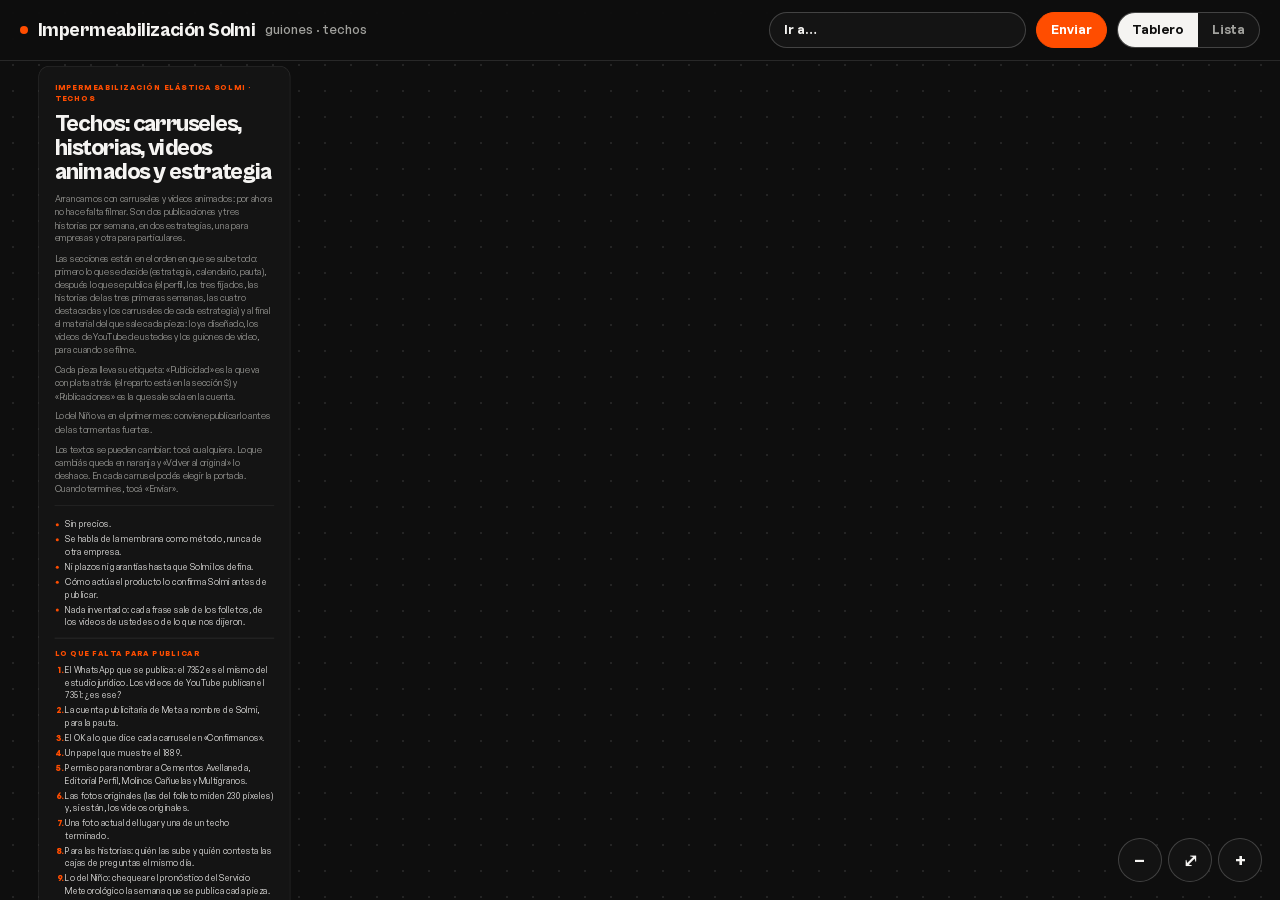
==== index.html @ 6914baad "Lo ya diseñado: las cuatro piezas terminadas, con su etiqueta, su copy y un casillero de cambios por" ====
<!doctype html>
<html lang="es">
<head>
<meta charset="utf-8">
<meta name="viewport" content="width=device-width, initial-scale=1, viewport-fit=cover">
<title>Guiones · Impermeabilización Solmi</title>
<meta name="description" content="Estrategia, calendario, pauta, carruseles y guiones para Impermeabilización Elástica Solmi, editables, y el perfil de Instagram de ejemplo.">
<meta name="robots" content="noindex">
<style>
@font-face{font-family:'General Sans';src:url(assets/generalsans-400.woff2) format('woff2');font-weight:400;font-display:swap}
@font-face{font-family:'General Sans';src:url(assets/generalsans-500.woff2) format('woff2');font-weight:500;font-display:swap}
@font-face{font-family:'General Sans';src:url(assets/generalsans-600.woff2) format('woff2');font-weight:600;font-display:swap}
@font-face{font-family:'General Sans';src:url(assets/generalsans-700.woff2) format('woff2');font-weight:700;font-display:swap}
@font-face{font-family:'Cabinet Grotesk';src:url(assets/cabinetgrotesk-700.woff2) format('woff2');font-weight:700;font-display:swap}
@font-face{font-family:'Cabinet Grotesk';src:url(assets/cabinetgrotesk-800.woff2) format('woff2');font-weight:800;font-display:swap}

/* Sistema del estudio: el mismo de portfolio/personal.html y de la propuesta de Solmi.
   Negro, hueso, gris y un solo acento naranja. Las tarjetas de guion van en «campo claro»:
   mismos colores, roles invertidos, así se leen de lejos mientras se graba. */
:root{
  --negro:#0E0E0E; --negro-2:#141414; --negro-3:#1C1C1C;
  --hueso:#F5F4F2; --gris:#A2A29E; --gris-2:#807F79;
  --naranja:#FF4D00;
  --linea:rgba(255,255,255,.11); --linea-2:rgba(255,255,255,.2);
  --sans:'General Sans',system-ui,-apple-system,'Segoe UI',sans-serif;
  --tit:'Cabinet Grotesk','General Sans',system-ui,sans-serif;
  --sal:cubic-bezier(.23,1,.32,1);
}
*,*::before,*::after{box-sizing:border-box}
html,body{margin:0;height:100%}
body{font-family:var(--sans);color:var(--hueso);background:var(--negro);font-size:15px;line-height:1.5;letter-spacing:-.011em;-webkit-font-smoothing:antialiased}
button,select{font:inherit;color:inherit;cursor:pointer}
a{color:inherit}
::selection{background:var(--naranja);color:#fff}
:focus-visible{outline:2px solid var(--naranja);outline-offset:3px}

/* barra */
.bar{position:fixed;inset:0 0 auto 0;z-index:50;display:flex;align-items:center;gap:10px;padding:12px 20px;background:rgba(14,14,14,.88);backdrop-filter:blur(14px) saturate(150%);border-bottom:1px solid var(--linea)}
.bar h1{font-family:var(--tit);font-size:19px;font-weight:800;letter-spacing:-.03em;margin:0;white-space:nowrap;display:flex;align-items:center;gap:10px}
.bar h1 i{width:8px;height:8px;border-radius:50%;background:var(--naranja);display:block}
.bar h1 small{font-family:var(--sans);font-size:13px;font-weight:500;letter-spacing:0;color:var(--gris)}
.bar .sp{flex:1}
.seg{display:flex;border:1px solid var(--linea-2);border-radius:100px;overflow:hidden;flex-shrink:0;background:rgba(255,255,255,.03)}
.seg button{border:0;background:transparent;padding:7px 14px;font-size:13px;font-weight:600;color:var(--gris);transition:background .25s,color .25s}
.seg button[aria-pressed="true"]{background:var(--hueso);color:var(--negro)}
.chip{border:1px solid var(--linea-2);background:rgba(255,255,255,.03);border-radius:100px;padding:7px 14px;font-size:13px;font-weight:600;white-space:nowrap;color:var(--hueso)}
.chip[aria-pressed="true"]{border-color:var(--naranja);background:var(--naranja);color:#fff}
select.chip{appearance:none}
select.chip option{background:var(--negro-2);color:var(--hueso)}

/* tablero */
#vp{position:fixed;inset:0;overflow:hidden;touch-action:none;cursor:grab;
  background-color:var(--negro);background-image:radial-gradient(rgba(255,255,255,.09) 1.2px,transparent 1.2px);background-size:26px 26px}
#vp.drag{cursor:grabbing}
#world{position:absolute;left:0;top:0;transform-origin:0 0;padding:110px 64px 140px;display:flex;flex-direction:column;gap:96px;width:max-content}
.zoomui{position:fixed;right:18px;bottom:18px;z-index:40;display:flex;gap:6px}
.zoomui button{width:44px;height:44px;border-radius:100px;border:1px solid var(--linea-2);background:rgba(20,20,20,.9);backdrop-filter:blur(8px);font-size:18px;font-weight:600;color:var(--hueso);transition:background .25s var(--sal)}
.zoomui button:hover{background:var(--naranja);border-color:var(--naranja)}

/* fila */
.row{display:flex;gap:24px;align-items:flex-start;position:relative}
.row-title{position:absolute;top:-52px;left:0;display:flex;align-items:baseline;gap:14px;white-space:nowrap}
.row-title .n{font-family:var(--tit);font-size:15px;font-weight:800;color:var(--naranja);letter-spacing:.02em}
.row-title .f{font-family:var(--tit);font-size:30px;font-weight:800;letter-spacing:-.035em;line-height:1}
.row-title .m{font-size:14px;color:var(--gris)}

.card{border-radius:18px;cursor:auto}
.ref{width:340px;padding:14px;display:flex;flex-direction:column;gap:14px;background:var(--negro-2);border:1px solid var(--linea)}
.ref .who{font-size:13px;color:var(--gris)}
.fijo{border:1.5px solid var(--naranja)}
.fijo .imp{align-self:flex-start;font-size:11px;font-weight:700;letter-spacing:.08em;text-transform:uppercase;color:var(--negro);background:var(--naranja);border-radius:100px;padding:4px 10px}
.fijo .q{font-size:15px;color:var(--hueso);margin:0}
.fijo textarea{display:block;width:100%;min-height:96px;resize:vertical;border:1px solid var(--linea-2);border-radius:10px;background:var(--negro-3);color:var(--hueso);font:inherit;font-size:15px;line-height:1.4;padding:10px 12px}
.fijo textarea:focus{outline:none;border-color:var(--naranja);box-shadow:0 0 0 3px rgba(255,77,0,.18)}
.fijo .guardado{font-size:12px;color:var(--gris-2);margin:6px 0 0;min-height:1em}
.ref .who b{color:var(--hueso);font-weight:600}
.vid{position:relative;aspect-ratio:9/16;border-radius:12px;overflow:hidden;background:var(--negro-3);border:1px solid var(--linea);display:grid;place-items:center}
.vid iframe{position:absolute;inset:0;width:100%;height:100%;border:0;background:#fff}
.vid .ph{display:flex;flex-direction:column;align-items:center;gap:12px;color:var(--gris);text-align:center;padding:22px;font-size:14px}
.vid .ph button{border:1px solid var(--naranja);background:var(--naranja);color:#fff;border-radius:100px;padding:12px 22px;font-weight:600;transition:transform .3s var(--sal)}
.vid .ph button:hover{transform:translateY(-2px)}
.vid .ph a{font-size:13px}
.kv{display:flex;flex-wrap:wrap;gap:6px}
.kv span{font-size:12px;font-weight:500;color:var(--gris);border:1px solid var(--linea-2);border-radius:100px;padding:4px 10px}
.sticky{border-top:1px solid var(--linea);padding:14px 0 0;font-size:14px;color:var(--hueso)}
.sticky h4{margin:0 0 8px;font-size:11.5px;font-weight:700;letter-spacing:.13em;text-transform:uppercase;color:var(--naranja)}
.sticky ol{margin:0;padding-left:18px}
.sticky li{margin:4px 0}
.sticky li::marker{color:var(--gris-2);font-weight:600}
details.tr{border-top:1px solid var(--linea);padding-top:12px}
details.tr summary{font-weight:600;font-size:13px;cursor:pointer;color:var(--gris)}
details.tr pre{white-space:pre-wrap;font-family:inherit;font-size:13px;color:var(--gris);margin:10px 0 0;max-height:340px;overflow:auto}

/* guion: campo claro */
.g{width:450px;overflow:hidden;position:relative;background:var(--hueso);color:#141414;border:1px solid transparent;
  --tenue:#63625E; --lin:rgba(0,0,0,.12); transition:box-shadow .3s var(--sal)}
.g header{padding:18px 18px 14px;border-bottom:1px solid var(--lin);position:relative}
.g .var{display:inline-flex;align-items:center;gap:8px;font-size:11.5px;font-weight:700;letter-spacing:.11em;text-transform:uppercase;color:var(--tenue);margin-bottom:8px}
.g .var::before{width:22px;height:22px;border-radius:50%;display:grid;place-items:center;font-family:var(--tit);font-size:13px;letter-spacing:0;color:#fff;background:#141414;box-sizing:border-box}
.g[data-v="A"] .var::before{content:"A";background:var(--naranja)}
.g[data-v="B"] .var::before{content:"B"}
.g[data-v="C"] .var::before{content:"C";background:transparent;color:#141414;border:1.5px solid #141414}
.g[data-v="D"] .var::before{content:"D";background:#63625E}
.g[data-v="S1"] .var::before{content:"1";background:var(--naranja)}
.g[data-v="S2"] .var::before{content:"2"}
.g[data-v="S3"] .var::before{content:"3";background:transparent;color:#141414;border:1.5px solid #141414}
.g h3{font-family:var(--tit);margin:0;font-size:25px;font-weight:800;line-height:1.05;letter-spacing:-.03em;padding-right:48px}
.g .angle{margin:8px 0 0;font-size:13.5px;color:var(--tenue)}
.star{position:absolute;top:16px;right:16px;width:40px;height:40px;border-radius:50%;border:1px solid var(--lin);background:transparent;font-size:18px;line-height:1;color:#141414;transition:background .25s,color .25s,transform .3s var(--sal)}
.star:hover{transform:scale(1.06)}
.star[aria-pressed="true"]{background:var(--naranja);border-color:var(--naranja);color:#fff}
.g.pick{box-shadow:0 0 0 3px var(--naranja)}
.sec{padding:14px 18px;border-bottom:1px solid var(--lin)}
.sec:last-child{border-bottom:0}
.lab{font-size:11px;font-weight:700;text-transform:uppercase;letter-spacing:.13em;color:var(--naranja);margin:0 0 8px}
.hook{display:grid;gap:6px}
.hook div{font-size:14px}
.hook b{display:inline-block;min-width:56px;font-size:10.5px;font-weight:700;text-transform:uppercase;letter-spacing:.1em;color:var(--tenue)}
.hook .say{font-family:var(--tit);font-size:21px;font-weight:700;line-height:1.15;letter-spacing:-.02em}
.hook .say::before{content:"«"}
.hook .say::after{content:"»"}
.marco{font-size:12.5px;color:var(--tenue);margin-top:6px}
.beats{display:flex;flex-direction:column}
.beat{display:grid;grid-template-columns:42px 1fr;gap:10px;padding:9px 0;border-top:1px solid var(--lin)}
.beat:first-child{border-top:0;padding-top:0}
.beat .t{font-size:12px;font-weight:700;color:var(--tenue);font-variant-numeric:tabular-nums;padding-top:3px}
.beat .p{font-size:12.5px;color:var(--tenue)}
.beat .a{font-size:15px;font-weight:500;color:#141414}
.beat .a:empty{display:none}
.beat .d{font-size:12px;color:#C23A00;font-weight:600}
.cta{font-weight:600;font-size:15px}
ul.shots{margin:0;padding:0;list-style:none;display:grid;gap:6px}
ul.shots li{display:flex;gap:10px;font-size:14px;align-items:flex-start}
ul.shots input{margin-top:3px;accent-color:var(--naranja);width:17px;height:17px;flex-shrink:0}
ul.shots input:checked + label{color:var(--tenue);text-decoration:line-through}
.warn{font-size:13px;background:#141414;color:var(--hueso);border-radius:12px;padding:10px 12px}
.cap{font-size:13px;color:var(--tenue);white-space:pre-line}
.heras{background:#141414;color:var(--hueso)}
body.editing [data-ed]{outline:1px dashed rgba(0,0,0,.28);outline-offset:3px;border-radius:4px;cursor:text}
body.editing [data-ed]:focus{outline:2px solid var(--naranja);background:#fff}
[data-ed].edited{background:rgba(255,77,0,.1);box-shadow:inset 0 -2px 0 var(--naranja)}
.acciones{display:flex;gap:8px;flex-wrap:wrap}
.acciones button{border:1px solid rgba(0,0,0,.18);background:transparent;border-radius:100px;padding:7px 14px;font-size:13px;font-weight:600;color:#141414}
.acciones button:hover{border-color:var(--naranja);color:var(--naranja)}
.acciones .reset[hidden]{display:none}
#editar[aria-pressed="true"]{border-color:var(--naranja);background:var(--naranja);color:#fff}
.aviso-ed{display:none;position:fixed;left:50%;bottom:18px;transform:translateX(-50%);z-index:60;background:var(--naranja);color:#fff;border-radius:100px;padding:9px 16px;font-size:13px;font-weight:600;max-width:calc(100% - 32px);text-align:center}
body.editing .aviso-ed{display:block}
.heras .lab{color:var(--naranja)}
.heras ul{margin:0;padding-left:18px;font-size:13px;color:var(--gris)}
.heras li{margin:3px 0}

/* intro */
.intro{width:420px;padding:26px;background:var(--negro-2);border:1px solid var(--linea)}
.intro .rotulo{display:block;font-size:12px;font-weight:700;letter-spacing:.13em;text-transform:uppercase;color:var(--naranja);margin:0 0 14px}
.intro h2{font-family:var(--tit);margin:0 0 14px;font-size:40px;font-weight:800;line-height:1;letter-spacing:-.038em}
.intro p{margin:0 0 12px;font-size:14.5px;color:var(--gris)}
.intro ul{margin:16px 0 0;padding:16px 0 0 18px;border-top:1px solid var(--linea);font-size:14px}
.intro li{margin:4px 0}
.intro li::marker{color:var(--naranja)}

/* lista (celular) */
body.list #vp{position:static;overflow:visible;touch-action:auto;cursor:auto;min-height:100%}
body.list #world{position:static;transform:none!important;padding:84px 16px 64px;width:auto;gap:72px}
body.list .zoomui{display:none}
body.list .row{flex-direction:column;align-items:stretch;gap:16px}
body.list .row-title{position:static;white-space:normal;flex-wrap:wrap;row-gap:4px}
body.list .row-title .f{font-size:26px}
body.list .row-title .m{flex-basis:100%}
body.list .ref,body.list .intro,body.list .ped{width:auto}
body.list .igw{width:100%;max-width:390px;margin:0 auto}
body.list .intro h2{font-size:32px}
body.list .scripts{display:flex;gap:12px;overflow-x:auto;scroll-snap-type:x mandatory;margin:0 -16px;padding:4px 16px 14px;scrollbar-width:none}
body.list .g{flex:0 0 88%;max-width:450px;scroll-snap-align:center}
body.list .vid{max-width:300px;margin:0 auto;width:100%}
.scripts{display:flex;gap:24px;align-items:flex-start}
body.onlypicks .g:not(.pick){display:none}
body.onlypicks .row:not(:has(.g.pick)){display:none}
@media (max-width:700px){
  .bar{gap:6px;padding:10px 12px}
  .bar h1{font-size:16px}
  .bar h1 small,#onlypicks .t,#editar .t{display:none}
  .chip,.seg button{padding:6px 10px;font-size:12px}
  select.chip{max-width:84px}
}
@media (max-width:480px){.seg{display:none}}
@media (prefers-reduced-motion:reduce){*{transition:none!important}}

/* respuestas de Víctor */
.beat.e .a{font-family:var(--tit);font-weight:700;font-size:16px;letter-spacing:-.01em}
.who-e{font-size:10.5px;font-weight:700;text-transform:uppercase;letter-spacing:.1em;color:var(--tenue)}
.beat.v .who-v{font-size:10.5px;font-weight:700;text-transform:uppercase;letter-spacing:.1em;color:#C23A00}
.beat.v .guia{font-size:13px;color:var(--tenue);margin:2px 0 6px}
.beat textarea{display:block;width:100%;min-height:62px;resize:vertical;border:1px solid rgba(0,0,0,.18);border-radius:10px;background:#fff;color:#141414;font:inherit;font-size:15px;line-height:1.4;padding:9px 11px;transition:border-color .2s}
.beat textarea:focus{outline:none;border-color:var(--naranja);box-shadow:0 0 0 3px rgba(255,77,0,.18)}
.beat textarea.ok{border-color:#141414}
details.ej{margin-top:6px}
details.ej summary{font-size:12.5px;font-weight:600;color:var(--tenue);cursor:pointer;list-style:none}
details.ej summary::-webkit-details-marker{display:none}
details.ej summary::before{content:"+ "}
details.ej[open] summary::before{content:"− "}
details.ej p{margin:6px 0 0;font-size:13.5px;font-style:italic;color:var(--tenue);border-left:2px solid var(--lin);padding-left:10px}
details.hks{margin-top:12px;border-top:1px dashed var(--lin);padding-top:10px}
details.hks summary{font-size:13px;font-weight:700;color:#C23A00;cursor:pointer;list-style:none}
details.hks summary::-webkit-details-marker{display:none}
details.hks summary::before{content:"▸ ";display:inline-block;transition:transform .2s}
details.hks[open] summary::before{transform:rotate(90deg)}
details.hks ol{list-style:none;margin:10px 0 0;padding:0;display:grid;gap:8px}
details.hks li{display:grid;grid-template-columns:1fr auto;gap:4px 10px;align-items:start;padding:8px 10px;border:1px solid var(--lin);border-radius:10px;background:#fff}
details.hks li.sel{border-color:var(--naranja);box-shadow:0 0 0 1px var(--naranja)}
details.hks .mk{grid-column:1;font-size:10.5px;font-weight:700;text-transform:uppercase;letter-spacing:.1em;color:var(--tenue)}
details.hks .tx{grid-column:1;font-size:14px;line-height:1.35}
details.hks .nt{grid-column:1;font-size:12px;font-style:italic;color:var(--tenue)}
details.hks button{grid-column:2;grid-row:1 / span 3;align-self:center;border:1px solid rgba(0,0,0,.2);background:transparent;border-radius:100px;padding:5px 12px;font-size:12.5px;font-weight:600;color:#141414}
details.hks li.sel button{background:var(--naranja);border-color:var(--naranja);color:#fff}
details.hks li.mio{border-style:dashed}
details.hks li .del{grid-column:1;grid-row:auto;justify-self:start;border:0;background:none;padding:0;font-size:12px;font-weight:600;color:var(--tenue);text-decoration:underline}
details.hks li.sel .del{background:none;color:var(--tenue)}
.hkadd{display:grid;grid-template-columns:1fr auto;gap:8px;margin-top:10px;align-items:end}
.hkadd textarea{width:100%;min-height:48px;resize:vertical;border:1px solid rgba(0,0,0,.18);border-radius:10px;background:#fff;color:#141414;font:inherit;font-size:14px;line-height:1.35;padding:8px 10px}
.hkadd textarea:focus{outline:none;border-color:var(--naranja);box-shadow:0 0 0 3px rgba(255,77,0,.18)}
details.hks .hkadd button{grid-column:2;grid-row:1;align-self:end;background:#141414;border-color:#141414;color:#fff;padding:8px 14px}
.conf{font-size:13px;background:#fff;border:1px solid var(--naranja);border-radius:12px;padding:10px 12px;display:grid;gap:8px}
.conf b{color:#C23A00}
.conf .op{display:flex;gap:6px;flex-wrap:wrap}
.conf .op button{border:1px solid rgba(0,0,0,.2);background:transparent;border-radius:100px;padding:5px 12px;font-size:12.5px;font-weight:600;color:#141414}
.conf .op button[aria-pressed="true"]{background:#141414;border-color:#141414;color:#fff}
.cont{font-size:12px;font-weight:600;color:var(--tenue);margin-top:10px}
.cont.full{color:#1f7a3a}
.idea-f{font-family:var(--tit);font-size:24px;font-weight:800;letter-spacing:-.03em;line-height:1.05;margin:0}
.idea .sticky p{margin:0;color:var(--gris);font-size:14px}
.idea .op{display:flex;gap:6px;flex-wrap:wrap;border-top:1px solid var(--linea);padding-top:14px}
.idea .op button{border:1px solid var(--linea-2);background:transparent;border-radius:100px;padding:8px 14px;font-size:13px;font-weight:600;color:var(--hueso)}
.idea .op button[aria-pressed="true"]{background:var(--naranja);border-color:var(--naranja);color:#fff}
#enviar{border-color:var(--naranja);background:var(--naranja);color:#fff}
dialog{border:1px solid var(--linea-2);border-radius:18px;background:var(--negro-2);color:var(--hueso);padding:22px;width:min(440px,calc(100% - 32px))}
dialog::backdrop{background:rgba(0,0,0,.6)}
dialog h2{font-family:var(--tit);font-size:26px;font-weight:800;letter-spacing:-.03em;margin:0 0 8px}
dialog p{color:var(--gris);font-size:14px;margin:0 0 16px}
dialog .btns{display:grid;gap:8px}
dialog .btns button{border:1px solid var(--linea-2);background:rgba(255,255,255,.04);border-radius:100px;padding:11px 16px;font-weight:600;color:var(--hueso)}
dialog .btns button.pri{background:var(--naranja);border-color:var(--naranja);color:#fff}
dialog .cerrar{margin-top:10px;background:transparent;border:0;color:var(--gris);font-size:13px}
dialog .resp{margin-top:16px;padding-top:14px;border-top:1px solid var(--linea)}
dialog .resp p{margin:0 0 10px;font-size:13px}
dialog .resp .btns{grid-template-columns:1fr 1fr}

/* guardado */
.toast{position:fixed;left:18px;bottom:18px;z-index:45;background:rgba(20,20,20,.92);border:1px solid var(--linea-2);color:var(--hueso);border-radius:100px;padding:8px 14px;font-size:12.5px;font-weight:600;opacity:0;transform:translateY(6px);transition:opacity .25s,transform .25s var(--sal);pointer-events:none}
.toast.on{opacity:1;transform:none}
.alerta{position:fixed;left:50%;top:64px;transform:translateX(-50%);z-index:55;background:#C23A00;color:#fff;border-radius:14px;padding:10px 14px;font-size:13.5px;font-weight:600;max-width:calc(100% - 32px);width:560px;text-align:center}
.alerta[hidden]{display:none}

/* perfil de Instagram: vista previa con la estética de la app, en claro */
.igw{width:390px;padding:0;overflow:hidden;background:#fff;color:#000;border:1px solid var(--linea);font-family:-apple-system,'Segoe UI',Roboto,'Helvetica Neue',Arial,sans-serif;letter-spacing:0}
.ig-top{display:flex;align-items:center;gap:6px;padding:12px 16px 4px;font-weight:700;font-size:19px}
.ig-top small{font-size:13px;color:#737373;font-weight:400;margin-left:auto}
.ig-head{display:flex;align-items:center;gap:22px;padding:10px 16px 0}
.ig-av{width:86px;height:86px;border-radius:50%;flex-shrink:0;display:grid;place-items:center;overflow:hidden;background:#0A5BAA;color:#F4F1EA;font-family:var(--tit);font-weight:800;font-size:26px;letter-spacing:-.02em;box-shadow:0 0 0 1px #dbdbdb}
.ig-av img,.ig-hl .c img{width:100%;height:100%;object-fit:cover;display:block}
.ig-st{display:flex;flex:1;justify-content:space-around;text-align:center;font-size:13px;line-height:1.2}
.ig-st b{display:block;font-size:17px}
.ig-bio{padding:10px 16px 0;font-size:14px;line-height:1.35}
.ig-bio .nm{font-weight:600}
.ig-bio .ct{color:#737373}
.ig-bio .tx{white-space:pre-line;overflow-wrap:anywhere}
.ig-bio .lk{color:#00376B;font-weight:600}
.ig-btns{display:flex;gap:6px;padding:12px 16px 0}
.ig-btns span{flex:1;text-align:center;background:#EFEFEF;border-radius:8px;padding:7px 0;font-size:14px;font-weight:600}
.ig-btns .seg-ig{background:#0095F6;color:#fff}
.ig-hls{display:flex;gap:14px;padding:14px 16px 4px;overflow-x:auto;scrollbar-width:none}
.ig-hl{width:66px;flex-shrink:0;text-align:center;font-size:12px}
.ig-hl .c{width:66px;height:66px;border-radius:50%;padding:3px;background:#fff;box-shadow:0 0 0 1px #dbdbdb;margin-bottom:5px}
.ig-hl .c > *{width:100%;height:100%;border-radius:50%;display:grid;place-items:center;overflow:hidden;font-family:var(--tit);font-weight:800;font-size:28px}
.ig-hl .az{background:#0A5BAA;color:#F4F1EA}
.ig-hl .hu{background:#F4F1EA;color:#0A5BAA}
.ig-hl .nm{white-space:nowrap;overflow:hidden;text-overflow:ellipsis}
.ig-tabs{display:flex;border-top:1px solid #dbdbdb;margin-top:10px}
.ig-tabs span{flex:1;text-align:center;padding:9px 0;font-size:12px;font-weight:600;color:#737373}
.ig-tabs span:first-child{color:#000;box-shadow:inset 0 -1px 0 #000}
.ig-grid{display:grid;grid-template-columns:repeat(3,1fr);gap:2px}
.ig-grid div{aspect-ratio:3/4;position:relative;background:#EFEFEF;display:flex;align-items:flex-end;padding:8px;font-size:12.5px;font-weight:700;line-height:1.15;color:#737373}
.ig-grid .fj{background:#0A5BAA;color:#F4F1EA}
.ig-grid .fj::before{content:"📌";position:absolute;top:6px;right:6px;font-size:12px}
.ped{width:390px}
.ped label{display:block;font-size:12px;font-weight:700;letter-spacing:.08em;text-transform:uppercase;color:var(--gris);margin:0 0 6px}
.ped .f{display:block}
.ped input[type=text],.ped textarea,.ped select{display:block;width:100%;border:1px solid var(--linea-2);border-radius:10px;background:var(--negro-3);color:var(--hueso);font:inherit;font-size:15px;line-height:1.4;padding:9px 11px}
.ped textarea{min-height:108px;resize:vertical}
.ped input:focus,.ped textarea:focus,.ped select:focus{outline:none;border-color:var(--naranja);box-shadow:0 0 0 3px rgba(255,77,0,.18)}
.ped .cnt{font-size:12px;color:var(--gris-2);margin:4px 0 0;text-align:right}
.ped .cnt.mal{color:#FF7A45;font-weight:700}
.ped .fila3{display:grid;grid-template-columns:1fr 1fr 1fr;gap:8px}
.ped .hl{display:grid;grid-template-columns:1fr 54px 92px;gap:6px;align-items:center;padding:8px 0;border-top:1px solid var(--linea)}
.ped .hl .x{grid-column:1 / -1;display:flex;gap:10px;flex-wrap:wrap}
.ped .lnk{background:none;border:0;padding:0;font-size:12.5px;font-weight:600;color:var(--gris);text-decoration:underline}
.ped .btn{border:1px solid var(--linea-2);background:rgba(255,255,255,.04);border-radius:100px;padding:8px 14px;font-size:13px;font-weight:600;color:var(--hueso)}
.ped .btn:hover{border-color:var(--naranja)}
.ped .acc{display:flex;gap:8px;flex-wrap:wrap}
.ped .ver{display:block;width:100%;text-align:left;border:1px solid var(--linea-2);background:rgba(255,255,255,.03);border-radius:12px;padding:10px 12px;margin:0 0 8px;color:var(--hueso);font:inherit;cursor:pointer}
.ped .ver b{display:block;font-size:14px}
.ped .ver span{display:block;font-size:12.5px;color:var(--gris);margin-top:3px;line-height:1.35}
.ped .ver:hover{border-color:var(--naranja)}
.ped .ver.on{border-color:var(--naranja);background:rgba(255,77,0,.08)}
.ped input[type=file]{display:none}
.hueco{font-size:12.5px;color:var(--gris-2);margin:4px 0 0}

/* guiones editables */
.beat .who-q{font-size:10.5px;font-weight:700;text-transform:uppercase;letter-spacing:.1em;color:#C23A00}
.beat .ve{font-size:12.5px;color:var(--tenue);margin:2px 0 6px}
textarea[data-e]{overflow:hidden}
.beat textarea.edited,.lam textarea.edited{border-color:var(--naranja);background:#FFF4EE}
.g .placa{font-size:12.5px;color:var(--tenue);margin-top:6px}
.g .placa b{color:#141414}
.nota{font-size:13px;color:var(--tenue)}
.cont.mod{color:#C23A00}
.acciones .reset{border-color:#C23A00;color:#C23A00}
/* carruseles */
.car{width:470px}
.lams{display:flex;flex-direction:column}
.lam{display:grid;grid-template-columns:22px 92px 1fr;gap:10px;padding:10px 0;border-top:1px solid var(--lin);align-items:start}
.lam:first-child{border-top:0;padding-top:0}
.lam .ln{font-size:12px;font-weight:700;color:var(--tenue);padding-top:4px;font-variant-numeric:tabular-nums}
.lam .th{width:92px;aspect-ratio:4/5;border-radius:8px;overflow:hidden;background:#0A5BAA;color:#F4F1EA;display:flex;align-items:flex-end;padding:7px;font-family:var(--tit);font-weight:800;font-size:11.5px;line-height:1.05;letter-spacing:-.01em;position:relative}
.lam .th img{position:absolute;inset:0;width:100%;height:100%;object-fit:cover}
.lam .th span{position:relative;text-shadow:0 1px 4px rgba(0,0,0,.6)}
.lam textarea{display:block;width:100%;resize:vertical;border:1px solid rgba(0,0,0,.18);border-radius:10px;background:#fff;color:#141414;font:inherit;line-height:1.35;padding:7px 10px}
.lam textarea.t1{font-family:var(--tit);font-weight:700;font-size:16px;min-height:38px;margin-bottom:6px}
.lam textarea.t2{font-size:14px;min-height:54px}
.lam textarea:focus,.capt:focus{outline:none;border-color:var(--naranja);box-shadow:0 0 0 3px rgba(255,77,0,.18)}
.capt{display:block;width:100%;min-height:70px;resize:vertical;border:1px solid rgba(0,0,0,.18);border-radius:10px;background:#fff;color:#141414;font:inherit;font-size:14px;line-height:1.4;padding:8px 10px}
.ig-av{font-size:18px!important;letter-spacing:.02em!important}
.falta{margin:16px 0 0;padding:16px 0 0;border-top:1px solid var(--linea)}
.falta .rotulo{margin-bottom:8px}
.falta ol{margin:0;padding-left:18px;font-size:14px;color:var(--hueso)}
.falta li{margin:4px 0}
.falta li::marker{color:var(--naranja);font-weight:700}
body.list .car{width:auto}
/* 23/09: estrategia, calendario, pauta, videos de YouTube y carruseles por estrategia */
.est{width:440px;padding:22px;background:var(--negro-2);border:1px solid var(--linea)}
.est .rotulo{display:block;font-size:12px;font-weight:700;letter-spacing:.13em;text-transform:uppercase;color:var(--naranja);margin:0 0 12px}
.est dl{margin:0;display:grid;gap:10px}
.est dt{font-size:11.5px;font-weight:700;letter-spacing:.08em;text-transform:uppercase;color:var(--gris)}
.est dd{margin:2px 0 0;font-size:14.5px;color:var(--hueso)}
.est p{margin:0 0 12px;font-size:14.5px;color:var(--hueso)}
.est ul,.est ol{margin:0;padding-left:18px;font-size:14.5px}
.est li{margin:5px 0}
.est li::marker{color:var(--naranja)}
.conf.dk{background:var(--negro-3);border-color:var(--linea-2);color:var(--hueso);margin-top:10px}
.conf.dk .op button{border-color:var(--linea-2);color:var(--hueso)}
.conf.dk .op button[aria-pressed="true"]{background:var(--naranja);border-color:var(--naranja);color:#fff}
.cal{width:820px;padding:22px;background:var(--negro-2);border:1px solid var(--linea)}
.cal table{width:100%;border-collapse:collapse;font-size:14px}
.cal th{text-align:left;font-size:11.5px;font-weight:700;letter-spacing:.1em;text-transform:uppercase;color:var(--naranja);padding:0 10px 10px 0}
.cal td{border-top:1px solid var(--linea);padding:10px 10px 10px 0;vertical-align:top}
.cal td b{display:block;font-weight:600;color:var(--hueso)}
.cal td span{display:block;font-size:12.5px;color:var(--gris)}
.cal .sn{font-family:var(--tit);font-size:20px;font-weight:800;color:var(--naranja);width:64px}
.cal ul{margin:16px 0 0;padding:16px 0 0 18px;border-top:1px solid var(--linea);font-size:14px;color:var(--gris)}
.cal li{margin:4px 0}
.ref .sticky p{margin:0;font-size:14px;color:var(--hueso)}
.ref .sticky p.otras{margin-top:8px;font-size:12.5px;color:var(--gris)}
.vid.yt{aspect-ratio:4/3}
.g.car .var[data-id]::before{content:attr(data-id);width:auto;min-width:22px;padding:0 7px;border-radius:100px;font-size:12px}
.imp-c{display:inline-block;font-size:11px;font-weight:700;letter-spacing:.08em;text-transform:uppercase;color:#fff;background:var(--naranja);border-radius:100px;padding:4px 10px;margin-bottom:8px}
.lam .th2 img{height:50%}
.lam .th2 img:nth-child(2){top:50%}
.limg{margin:6px 0 0;font-size:12.5px;color:var(--tenue)}
.limg b{color:#141414}
.limg a{color:#C23A00}
.lsrc{margin:2px 0 0;font-size:11.5px;color:var(--tenue)}
/* 27/09 · la etiqueta de cada pieza y las historias */
.etq{display:inline-block;font-size:10.5px;font-weight:700;letter-spacing:.08em;text-transform:uppercase;border-radius:100px;padding:3px 9px;white-space:nowrap;vertical-align:middle}
.etq.pub{color:#fff;background:var(--naranja)}
.etq.org{color:var(--tenue);border:1px solid rgba(0,0,0,.2)}
.g header .etq{margin:0 0 8px 8px}
.cal .etq{margin-top:6px}
.cal .etq.org{color:var(--gris);border-color:var(--linea-2)}
.cal .his{font-size:12.5px;color:var(--gris)}
.cal .his div{margin:2px 0}
.cal .his .no{color:var(--gris-2)}
.lam .rol{font-family:var(--tit);font-size:11px;font-weight:700;letter-spacing:.08em;text-transform:uppercase;color:var(--naranja);padding-top:3px;line-height:1.2}
.lam .th.sf{background:#0A5BAA}
.lstk{margin:6px 0 0;font-size:12.5px;color:#141414;background:rgba(255,77,0,.09);border:1px solid rgba(255,77,0,.25);border-radius:8px;padding:5px 9px}
.lstk b{color:#C23A00}
/* 27/09 · las portadas de las destacadas, como se ven en el perfil: un círculo, un color y una letra */
.hlps{display:grid;gap:14px;margin:12px 0 4px}
.hlp{display:grid;grid-template-columns:56px 1fr;gap:12px;align-items:start}
.hlp .c{width:56px;height:56px;border-radius:50%;display:flex;align-items:center;justify-content:center;font-family:var(--tit);font-weight:800;font-size:21px}
.hlp .c.az{background:#0A5BAA;color:#F4F1EA}
.hlp .c.hu{background:#F4F1EA;color:#0A5BAA}
.hlp .nm{font-weight:600;color:var(--hueso);font-size:14px;margin-top:6px}
.hlp .qu{font-size:12.5px;color:var(--gris);margin-top:2px;line-height:1.35}
body.list .est,body.list .cal{width:auto}
body.list .cal{overflow-x:auto}

/* 25/09: el recorrido con flechas y el apartado de las piezas ya diseñadas */

/* el recorrido: el mapa de todo el tablero, arriba de todo, con flechas */
.mapa{margin:18px 0 0;padding:16px 0 0;border-top:1px solid var(--linea)}
.mapa .rotulo{display:block;font-size:12px;font-weight:700;letter-spacing:.13em;text-transform:uppercase;color:var(--naranja);margin:0 0 10px}
.mapa .pasos{display:flex;flex-wrap:wrap;align-items:center;gap:6px}
.mapa button{border:1px solid var(--linea-2);background:rgba(255,255,255,.04);border-radius:100px;padding:6px 12px;font-size:12.5px;font-weight:600;color:var(--hueso);transition:border-color .25s,color .25s}
.mapa button:hover{border-color:var(--naranja);color:var(--naranja)}
.mapa button.aca{border-color:var(--naranja);background:rgba(255,77,0,.12)}
.mapa .fx{color:var(--naranja);font-weight:700;font-size:14px;line-height:1}

/* la flecha que une una fila con la siguiente */
.flecha{display:flex;align-items:flex-start;gap:10px;height:46px;margin:-25px 0;position:relative;z-index:2;pointer-events:none}
.flecha svg{flex:0 0 auto;margin-left:12px;color:var(--naranja)}
.flecha span{margin-top:9px;font-size:12.5px;color:var(--gris);background:var(--negro);border:1px solid var(--linea);border-radius:100px;padding:4px 12px;white-space:nowrap}
body.list .flecha{margin:-20px 0}
body.list .flecha span{white-space:normal}

/* 27/09 · las piezas terminadas que subimos nosotros: cada lámina con su miniatura y su casillero de cambios */
.g[data-v="PZ"] .var::before{content:"✓";background:#0A5BAA}
.lam .pzth{display:block;width:92px;aspect-ratio:4/5;border:1px solid var(--lin);border-radius:8px;overflow:hidden;background:#EDEBE7;padding:0;position:relative;cursor:zoom-in}
.lam .pzth img{width:100%;height:100%;object-fit:cover;display:block}
.lam .pzth::after{content:"⤢";position:absolute;right:3px;bottom:2px;font-size:11px;color:#fff;text-shadow:0 1px 3px rgba(0,0,0,.8)}
.vert .lam .pzth{aspect-ratio:9/16}
.lam .dice{margin:0 0 6px;font-family:var(--tit);font-weight:700;font-size:15px;line-height:1.15;letter-spacing:-.01em;color:#141414}
.lam .seve{margin:0 0 7px;font-size:12.5px;color:var(--tenue);line-height:1.35}
.lam textarea.camb{font-size:13.5px;min-height:42px;background:#FBFAF8;border-style:dashed}
.lam textarea.camb.edited{background:#fff;border-style:solid}
.pz-cierres{display:grid;grid-template-columns:repeat(3,1fr);gap:10px}
.pz-cierres .op-c{display:grid;gap:6px}
.pz-cierres button{display:block;width:100%;aspect-ratio:9/16;border:1px solid var(--lin);border-radius:8px;overflow:hidden;background:#EDEBE7;padding:0;cursor:zoom-in}
.pz-cierres img{width:100%;height:100%;object-fit:cover;display:block}
.pz-cierres .nm{font-size:12px;font-weight:700;color:#141414;line-height:1.2}
.pz-cierres .qu{font-size:11.5px;color:var(--tenue);line-height:1.3}
.pz-acc{display:flex;gap:8px;flex-wrap:wrap;margin-top:8px}

/* piezas ya diseñadas: el carrusel o la historia terminada, para que del otro lado la aprueben */
.piez{width:470px}
.piez header{display:block}
.piez .tit{display:block;width:100%;border:0;border-bottom:1px dashed var(--lin);background:transparent;font-family:var(--tit);font-size:25px;font-weight:800;line-height:1.05;letter-spacing:-.03em;color:#141414;padding:0 0 4px}
.piez .tit:focus{outline:none;border-bottom-color:var(--naranja)}
.piez .tit::placeholder{color:#B4B2AC}
.piez .var.pz::before{content:none}
.piez .var.pz{background:#141414;color:#fff;border-radius:100px;padding:4px 10px;letter-spacing:.09em}
.piez[data-t="Historia"] .var.pz{background:var(--naranja)}
.tiras{display:flex;gap:8px;overflow-x:auto;padding-bottom:6px;scrollbar-width:thin}
.tiras button{flex:0 0 auto;width:86px;aspect-ratio:4/5;border:1px solid var(--lin);border-radius:8px;overflow:hidden;background:#fff;padding:0;position:relative}
.piez[data-t="Historia"] .tiras button{aspect-ratio:9/16;width:72px}
.tiras img{width:100%;height:100%;object-fit:cover;display:block}
.tiras .n{position:absolute;left:4px;top:4px;background:rgba(0,0,0,.62);color:#fff;font-size:10.5px;font-weight:700;border-radius:100px;padding:1px 6px}
.vacio{border:1px dashed var(--lin);border-radius:12px;padding:18px;text-align:center;font-size:13.5px;color:var(--tenue)}
.pzlink{display:flex;align-items:center;gap:8px;margin-top:10px}
.pzlink input{flex:1;min-width:0;border:1px solid rgba(0,0,0,.18);border-radius:10px;background:#fff;color:#141414;font:inherit;font-size:13.5px;padding:8px 10px}
.pzlink input:focus{outline:none;border-color:var(--naranja);box-shadow:0 0 0 3px rgba(255,77,0,.18)}
.pzlink a{font-size:13px;font-weight:600;color:#C23A00;white-space:nowrap}
.pzlink a[hidden]{display:none}
.pzfila{display:grid;grid-template-columns:1fr 1fr;gap:8px}
.piez select,.piez input.txt{width:100%;border:1px solid rgba(0,0,0,.18);border-radius:10px;background:#fff;color:#141414;font:inherit;font-size:14px;padding:8px 10px}
.piez select:focus,.piez input.txt:focus{outline:none;border-color:var(--naranja);box-shadow:0 0 0 3px rgba(255,77,0,.18)}
.piez textarea.nota{display:block;width:100%;min-height:58px;resize:vertical;border:1px solid rgba(0,0,0,.18);border-radius:10px;background:#fff;color:#141414;font:inherit;font-size:14px;line-height:1.4;padding:8px 10px;margin-top:8px}
.piez textarea.nota:focus{outline:none;border-color:var(--naranja);box-shadow:0 0 0 3px rgba(255,77,0,.18)}
.piez .conf textarea{display:block;width:100%;min-height:52px;resize:vertical;border:1px solid rgba(0,0,0,.18);border-radius:10px;background:#fff;color:#141414;font:inherit;font-size:14px;line-height:1.4;padding:8px 10px}
.piez .conf textarea:focus{outline:none;border-color:var(--naranja);box-shadow:0 0 0 3px rgba(255,77,0,.18)}
.piez .ir{border:0;background:none;padding:0;margin-top:8px;font-size:13px;font-weight:600;color:#C23A00;text-decoration:underline}
.piez .ir[hidden]{display:none}
.piez .est-pz{display:inline-block;font-size:11px;font-weight:700;letter-spacing:.08em;text-transform:uppercase;border-radius:100px;padding:3px 10px;border:1px solid var(--lin);color:var(--tenue)}
.piez .est-pz.listo{background:#141414;color:#fff;border-color:#141414}
.piez .est-pz.pub{background:#1f7a3a;color:#fff;border-color:#1f7a3a}
.piez input[type=file]{display:none}
body.list .piez{width:auto}

/* la flechita que aparece en el guion o el carrusel del que sale una pieza */
.yadis{display:block;margin-top:10px;border:1px solid var(--naranja);background:rgba(255,77,0,.1);border-radius:100px;padding:5px 12px;font-size:12.5px;font-weight:600;color:#C23A00;text-align:left}
.yadis:hover{background:var(--naranja);color:#fff}

/* el visor grande de una lámina */
#lbox{width:min(560px,calc(100% - 24px));padding:12px;background:var(--negro-2)}
#lbox img{display:block;width:100%;border-radius:12px}
#lbox .nav{display:flex;align-items:center;justify-content:space-between;gap:10px;margin-top:10px}
#lbox .nav button{border:1px solid var(--linea-2);background:rgba(255,255,255,.04);border-radius:100px;padding:8px 16px;font-weight:600;color:var(--hueso)}
#lbox .nav span{font-size:13px;color:var(--gris)}

/* la tarjeta oscura que explica el apartado */
.piezas-int .peso{font-size:12.5px;color:var(--gris-2);margin:8px 0 0}
.piezas-int .peso.mucho{color:#FF7A45;font-weight:700}
.piezas-int .btn{border:1px solid var(--linea-2);background:rgba(255,255,255,.04);border-radius:100px;padding:8px 14px;font-size:13px;font-weight:600;color:var(--hueso)}
.piezas-int .btn:hover{border-color:var(--naranja)}
.piezas-int .btn.pri{background:var(--naranja);border-color:var(--naranja);color:#fff}
.piezas-int .acc{display:flex;gap:8px;flex-wrap:wrap;margin-top:12px}

/* copiar: en cada carrusel y en la tarjeta que abre el grupo */
.acc-copia{margin-top:14px;padding-top:14px;border-top:1px solid var(--linea)}
.acc-copia button{border:1px solid var(--linea-2);background:rgba(255,255,255,.04);border-radius:100px;padding:8px 14px;font-size:13px;font-weight:600;color:var(--hueso)}
.acc-copia button:hover{border-color:var(--naranja);color:var(--naranja)}
</style>
</head>
<body>
<div class="bar">
  <h1><i></i>Impermeabilización Solmi<small>guiones · techos</small></h1>
  <span class="sp"></span>
  <select class="chip" id="jump" aria-label="Ir al formato"></select>
  <button class="chip" id="enviar">Enviar <span id="prog"></span></button>
  <div class="seg" role="group" aria-label="Vista">
    <button id="mBoard" aria-pressed="true">Tablero</button>
    <button id="mList" aria-pressed="false">Lista</button>
  </div>
</div>
<div id="vp"><div id="world"></div></div>
<div class="zoomui"><button id="zout" aria-label="Alejar">−</button><button id="zfit" aria-label="Encajar">⤢</button><button id="zin" aria-label="Acercar">+</button></div>

<dialog id="dlg">
  <h2>Tus cambios</h2>
  <p id="dlgtxt"></p>
  <div class="btns">
    <button class="pri" id="bWa">Mandar por WhatsApp</button>
    <button id="bCopy">Copiar todo</button>
    <button id="bTxt">Descargar como texto</button>
  </div>
  <div class="resp">
    <p id="dlgresp">Lo escrito vive solo en este dispositivo. Si vas a seguir otro día o en otro aparato, bajate un respaldo y cargalo después.</p>
    <div class="btns">
      <button id="bBak">Bajar respaldo</button>
      <button id="bLoad">Cargar respaldo</button>
    </div>
    <input type="file" id="fLoad" accept="application/json,.json" hidden>
  </div>
  <button class="cerrar" id="bClose">Cerrar</button>
</dialog>
<div class="toast" id="toast" role="status" aria-live="polite"></div>
<div class="alerta" id="alerta" hidden>Este navegador no está guardando lo que escribís (puede ser una ventana privada). Antes de cerrar, tocá «Enviar» o bajate un respaldo.</div>

<script src="guiones.js?v=2026-09-27b"></script>
<script>
const D = window.GUIONES;
/* 23/09: carruseles por estrategia (fijados, particulares, empresas, reserva). Cada uno con tres portadas para elegir. */
const GR = (D.carruseles && D.carruseles.grupos) || [];
const CARS = GR.flatMap(g => g.items);
CARS.forEach(it => { if (!it.hook) it.hook = {dice: it.hooks[0][1]}; });
/* 27/09 · historias: tres semanas, tres días por semana. Y la etiqueta de cada pieza:
   «Publicidad» es la que lleva plata atrás (el reparto está en la sección $), «Publicaciones» la que sale sola. */
const HIS = (D.historias && D.historias.dias) || [];
/* 27/09 · destacadas: el menú permanente del perfil. Mismo formato de frame que las historias del día. */
const DES = (D.destacadas && D.destacadas.items) || [];
const SECUENCIAS = HIS.concat(DES);
/* 27/09 · las piezas que ya están diseñadas y subimos nosotros, con sus láminas en assets/piezas/ */
const DIS = (D.disenado && D.disenado.items) || [];
const PIEZA = k => CARS.find(x => x.k === k) || SECUENCIAS.find(x => x.k === k) || DIS.find(x => x.k === k) || (() => { for (const r of D.refs) for (const g of r.guiones) if (r.n + g.v === k) return g; })();
const esPub = k => { const p = PIEZA(k); return !!p && p.etq === 'publicidad'; };
const etqTxt = k => esPub(k) ? 'Publicidad' : 'Publicaciones';
const etq = k => `<span class="etq ${esPub(k) ? 'pub' : 'org'}">${etqTxt(k)}</span>`;
const $ = s => document.querySelector(s);
const esc = s => String(s ?? '').replace(/[&<>"]/g, c => ({'&':'&amp;','<':'&lt;','>':'&gt;','"':'&quot;'}[c]));
/* guardado: todo en localStorage de este navegador, con prefijo «si-»: el tablero de Solmi & Asociados
   vive en el mismo dominio (seerystudio.github.io) y usa «sv-». Si hay NUBE, también en la planilla de Google
   (el mismo script que el de Asociados, con otro nombre de tablero). Si falla, se avisa en vez de callarse. */
const NUBE = 'https://script.google.com/macros/s/AKfycbxgjYt2q3iZXebWQTGmeCoIkdg6bAyGNUPSIwTy47F43D51ED09QDCZU1WNqTMlQp31qw/exec', TABLERO = 'impermeabilizacion';
const CLAVES = ['si-ed', 'si-fijo', 'si-conf', 'si-hkx', 'si-perfil', 'si-piezas'];
const DONDE = NUBE ? 'Guardado' : 'Guardado en este dispositivo';
let tToast;
const hora = (h = new Date()) => String(h.getHours()).padStart(2,'0') + ':' + String(h.getMinutes()).padStart(2,'0');
function toast(txt, ms = 1600){
  const t = $('#toast'); if (!t) return;
  t.textContent = txt; t.classList.add('on'); clearTimeout(tToast); tToast = setTimeout(() => t.classList.remove('on'), ms);
}
const avisarGuardado = () => toast(DONDE + ' · ' + hora());
function alertaGuardado(){ const a = $('#alerta'); if (a) a.hidden = false; }
let pidioPersistir = false;
const store = {
  get(k, d){ try { const v = localStorage.getItem(k); return v === null ? d : JSON.parse(v); } catch { return d; } },
  set(k, v, callado){
    try { localStorage.setItem(k, JSON.stringify(v)); }
    catch { alertaGuardado(); return false; }
    if (CLAVES.includes(k)) marcarCambio();
    if (!callado) avisarGuardado();
    if (!pidioPersistir && navigator.storage && navigator.storage.persist){ pidioPersistir = true; navigator.storage.persist().catch(() => {}); }
    return true;
  }
};
try { localStorage.setItem('si-test', '1'); localStorage.removeItem('si-test'); } catch { addEventListener('DOMContentLoaded', alertaGuardado); setTimeout(alertaGuardado, 0); }
/* nube: cada cambio se sube a la planilla un segundo y medio después de la última tecla. Al abrir, si la
   planilla tiene algo más nuevo que este dispositivo (lo escribió en otro aparato), se trae eso. */
const leerN = k => { try { return Number(localStorage.getItem(k)) || 0; } catch { return 0; } };
const anotarN = (k, n) => { try { localStorage.setItem(k, String(n)); } catch {} };
let tSubir, subiendo = false, huboCambio = false;
function marcarCambio(){
  /* nunca para atrás: si el reloj de otro aparato iba adelantado, el cambio de acá igual queda como el último */
  huboCambio = true; anotarN('si-cambio', Math.max(Date.now(), leerN('si-cambio') + 1));
  if (NUBE){ clearTimeout(tSubir); tSubir = setTimeout(subir, 1500); }
}
function estadoLocal(){ const o = {}; CLAVES.forEach(k => { const v = store.get(k, null); if (v !== null) o[k] = v; }); return o; }
async function subir(keep){
  if (!NUBE) return;
  const fecha = leerN('si-cambio');
  if (!fecha || fecha <= leerN('si-subido')) return;
  if (subiendo && !keep){ clearTimeout(tSubir); tSubir = setTimeout(subir, 1500); return; }
  subiendo = true;
  try {
    const r = await fetch(NUBE, {method: 'POST', keepalive: !!keep, body: JSON.stringify({t: TABLERO, fecha, estado: estadoLocal(), filas: filasTodo()})});
    const o = await r.json();
    if (!o.ok) throw 0;
    anotarN('si-subido', fecha);
    if (!keep) toast('Guardado en la nube · ' + hora());
  } catch {
    if (!keep) toast('Sin conexión: quedó en este dispositivo y se sube solo cuando vuelva', 3500);
  } finally { subiendo = false; }
}
async function bajar(){
  if (!NUBE) return;
  try {
    const o = await (await fetch(NUBE + '?t=' + encodeURIComponent(TABLERO))).json();
    if (!o.ok) return;
    if (o.estado && o.fecha > leerN('si-cambio') && !huboCambio){
      CLAVES.forEach(k => { if (k in o.estado) localStorage.setItem(k, JSON.stringify(o.estado[k])); else localStorage.removeItem(k); });
      anotarN('si-cambio', o.fecha); anotarN('si-subido', o.fecha);
      ed = store.get('si-ed', {}); fijo = store.get('si-fijo', {}); conf = store.get('si-conf', {}); hkx = store.get('si-hkx', {});
      perfil = cargarPerfil(store.get('si-perfil', {}));
      piezas = store.get(PZK, []);
      render(); despuesDeRender(); limpiarEd(); requestAnimationFrame(altos); if (!document.body.classList.contains('list')) apply();
      toast('Traje lo último que escribiste · ' + hora(new Date(o.fecha)), 2500);
    } else {
      /* lo escrito antes de que existiera la nube no tiene fecha de cambio: se sube igual */
      if (!o.estado && !leerN('si-cambio') && Object.keys(estadoLocal()).length) anotarN('si-cambio', Date.now());
      subir();
    }
  } catch {}
}
addEventListener('online', () => subir());
addEventListener('pagehide', () => subir(true));
document.addEventListener('visibilitychange', () => { if (document.visibilityState === 'hidden') subir(true); });
let ed = store.get('si-ed', {});     /* textos cambiados: clave → texto nuevo */
let fijo = store.get('si-fijo', {});
let conf = store.get('si-conf', {});
let hkx = store.get('si-hkx', {});
function allHooks(key, g){ return (g.hooks || []).concat((hkx[key] || []).map(t => ['Tuyo', t, null, true])); }
const elegido = (key, g) => { const t = conf['hk' + key]; return t && allHooks(key, g).some(x => x[1] === t) ? t : null; };
function hooksList(key, g){
  const hk = elegido(key, g), n = (g.hooks || []).length;
  return allHooks(key, g).map((x, j) => `<li class="${hk === x[1] ? 'sel' : ''}${x[3] ? ' mio' : ''}"><span class="mk">${esc(x[0])}</span><span class="tx">${esc(x[1])}</span>${x[2] ? `<span class="nt">${esc(x[2])}</span>` : ''}<button type="button" data-hk="${key}" data-i="${j}">${hk === x[1] ? 'Elegido' : 'Este'}</button>${x[3] ? `<button type="button" class="del" data-hkdel="${key}" data-i="${j - n}">Borrar</button>` : ''}</li>`).join('');
}
/* cada texto editable tiene su clave y su original; ed[clave] existe solo si cambió */
const ORIG = {};
const val = k => (k in ed ? ed[k] : ORIG[k]);
function campo(k, orig, cls, label, rows){
  ORIG[k] = orig;
  const v = val(k);
  return `<textarea data-e="${esc(k)}" rows="${rows || 2}" aria-label="${esc(label)}" class="${cls || ''}${v !== orig ? ' edited' : ''}">${esc(v)}</textarea>`;
}
const cambiosDe = pre => Object.keys(ed).filter(k => k.startsWith(pre + '|') && ed[k] !== ORIG[k]).length;
const guion = key => { for (const r of D.refs) for (const g of r.guiones) if (r.n + g.v === key) return g; return CARS.find(it => it.k === key); };
const contTxt = n => n ? (n === 1 ? '1 cambio tuyo' : n + ' cambios tuyos') : 'Sin cambios: es la propuesta';

function renderScript(r, g){
  const key = r.n + g.v;
  const beats = g.beats.map((b, i) => `<div class="beat"><div class="t">${esc(b[0])}</div><div>
      <div class="who-q">${esc(b[1])}</div>
      <div class="ve">Se ve: ${esc(b[2])}</div>
      ${campo(key + '|b' + i, b[3], '', b[1] + ', ' + b[0], 2)}
    </div></div>`).join('');
  const c = conf[key], hk = elegido(key, g), n = cambiosDe(key);
  const hooks = g.hooks ? `<details class="hks"><summary>${g.hooks.length} arranques más · o escribí el tuyo</summary><ol data-hkl="${key}">${hooksList(key, g)}</ol><div class="hkadd"><textarea data-hkin="${key}" rows="2" aria-label="Tu propio arranque" placeholder="Escribí tu propio arranque…"></textarea><button type="button" data-hkadd="${key}">Agregar</button></div></details>` : '';
  return `<article class="card g" data-v="${g.v}" data-k="${key}">
    <header>
      <span class="var">${esc(g.tipo)}</span>${etq(key)}
      <h3>${esc(g.titulo)}</h3>
      <p class="angle">${esc(g.angulo)}</p>
      <div class="cont ${n ? 'mod' : ''}" data-cont="${key}">${contTxt(n)}</div>
    </header>
    <div class="sec"><p class="lab">Arranque · primeros 3 segundos · ${esc(g.hook.quien)}</p>
      <div class="hook"><div class="say" data-say="${key}">${esc(hk || g.hook.dice)}</div></div>
      ${g.hook.placa ? `<div class="placa"><b>Texto en pantalla:</b> ${esc(g.hook.placa)}</div>` : ''}
      ${hooks}
    </div>
    <div class="sec"><p class="lab">Guion · ${esc(g.dur)} · tocá un texto para cambiarlo</p><div class="beats">${beats}</div></div>
    <div class="sec"><p class="lab">Cierre</p>${campo(key + '|cta', g.cta, 'capt', 'Cierre', 2)}</div>
    ${g.ojo ? `<div class="sec"><p class="nota">${esc(g.ojo)}</p></div>` : ''}
    ${g.confirmar ? `<div class="sec"><div class="conf"><div><b>Confirmanos:</b> ${esc(g.confirmar)}</div>
      <div class="op">${['Sí, va así', 'No, cambiarlo', 'Lo hablamos'].map(o => `<button type="button" data-conf="${key}" aria-pressed="${c === o}">${o}</button>`).join('')}</div></div></div>` : ''}
    <div class="sec acciones"><button type="button" class="reset" data-reset="${key}" ${n ? '' : 'hidden'}>Volver al original</button></div>
  </article>`;
}

function renderRef(r){
  return `<aside class="card ref">
    <div class="vid" data-embed="${r.id}"><div class="ph"><button type="button">▶ Ver el ejemplo</button><a href="https://www.instagram.com/reel/${r.id}/" target="_blank" rel="noopener">abrir en Instagram ↗</a></div></div>
    <div class="who">${r.cuenta ? `<b>${esc(r.cuenta)}</b> · ` : ''}${esc(r.datos || '')}</div>
    <div class="kv">${(r.tags || []).map(t => `<span>${esc(t)}</span>`).join('')}</div>
    <div class="sticky"><h4>${esc(r.titMec || 'Por qué funciona')}</h4><ol>${r.mecanica.map(m => `<li>${esc(m)}</li>`).join('')}</ol></div>
  </aside>`;
}

function prog(){
  const n = Object.keys(ed).filter(k => k in ORIG && ed[k] !== ORIG[k]).length;
  $('#prog').textContent = n ? '· ' + n : '';
  return n;
}
/* carruseles: portada para elegir y cada lámina con título y bajada editables, qué imagen va y de dónde sale */
const ytUrl = (id, s) => 'https://www.youtube.com/watch?v=' + id + (s ? '&t=' + s + 's' : '');
function miniatura(it, l, i){
  const fotos = l.foto ? [].concat(l.foto) : [];
  return `<div class="th${fotos.length > 1 ? ' th2' : ''}">${fotos.map(f => `<img src="assets/obras/${esc(f)}.jpg" alt="" loading="lazy">`).join('')}<span data-th="${it.k}|l${i}">${esc(val(it.k + '|l' + i + 't') ?? l.t)}</span></div>`;
}
const opciones = k => `<div class="op">${['Sí, va así', 'No, cambiarlo', 'Lo hablamos'].map(o => `<button type="button" data-conf="${k}" aria-pressed="${conf[k] === o}">${o}</button>`).join('')}</div>`;
function renderCar(it, gr){
  const n = cambiosDe(it.k), hk = elegido(it.k, it);
  const lams = it.laminas.map((l, i) => `<div class="lam"><div class="ln">${i + 1}</div>${miniatura(it, l, i)}
    <div>${campo(it.k + '|l' + i + 't', l.t, 't1', 'Título de la lámina ' + (i + 1), 1)}${campo(it.k + '|l' + i + 'b', l.b, 't2', 'Texto de la lámina ' + (i + 1), 2)}
      <p class="limg"><b>Imagen:</b> ${l.yt ? `<a href="${ytUrl(l.yt[0], l.yt[1])}" target="_blank" rel="noopener">${esc(l.img)} ↗</a>` : esc(l.img || 'Solo texto')}</p>
      ${l.f ? `<p class="lsrc">Sale de: ${esc(l.f)}</p>` : ''}</div></div>`).join('');
  const cab = (gr.id === 'F' ? `<span class="imp-c">Importante · ${esc(it.tipo)}</span>` : `<span class="var" data-id="${esc(it.k)}">${esc(it.tipo)}</span>`) + etq(it.k);
  return `<article class="card g car" data-v="${gr.id === 'F' ? 'A' : gr.id === 'RES' ? 'D' : gr.id === 'EMP' ? 'C' : 'B'}" data-k="${it.k}">
    <header>${cab}<h3>${gr.id === 'F' ? esc(it.k) + ' · ' : ''}${esc(it.titulo)}</h3>
      <p class="angle">Para: ${esc(it.para)} · Sale de: ${esc(it.sale)}</p>
      <div class="cont ${n ? 'mod' : ''}" data-cont="${it.k}">${contTxt(n)}</div></header>
    <div class="sec"><p class="lab">Portada · tres para elegir</p>
      <div class="hook"><div class="say" data-say="${it.k}">${esc(hk || it.hook.dice)}</div></div>
      <details class="hks"><summary>Ver las tres · o escribí la tuya</summary><ol data-hkl="${it.k}">${hooksList(it.k, it)}</ol><div class="hkadd"><textarea data-hkin="${it.k}" rows="2" aria-label="Tu propia portada" placeholder="Escribí tu propia portada…"></textarea><button type="button" data-hkadd="${it.k}">Agregar</button></div></details>
    </div>
    <div class="sec"><p class="lab">${it.laminas.length} láminas · tocá un texto para cambiarlo</p><div class="lams">${lams}</div></div>
    <div class="sec"><p class="lab">Texto de la publicación</p>${campo(it.k + '|cap', it.caption, 'capt', 'Texto de la publicación', 3)}</div>
    ${it.confirmar ? `<div class="sec"><div class="conf"><div><b>Confirmanos:</b> ${esc(it.confirmar)}</div>${opciones(it.k)}</div></div>` : ''}
    <div class="sec acciones"><button type="button" data-copiarcar="${it.k}">Copiar el carrusel</button><button type="button" class="reset" data-reset="${it.k}" ${n ? '' : 'hidden'}>Volver al original</button></div>
  </article>`;
}
function renderGrupo(gr){
  const I = gr.intro, lista = a => `<ol>${a.map(x => `<li>${esc(x)}</li>`).join('')}</ol>`;
  return `<section class="row" id="r${gr.id}">
    <div class="row-title"><span class="n">${esc(gr.n)}</span><span class="f">${esc(gr.titulo)}</span><span class="m">${esc(gr.resumen)}</span></div>
    ${I ? `<aside class="card ref"><div class="sticky" style="border-top:0;padding-top:0"><h4>${esc(I.titulo)}</h4>${lista(I.lista)}</div>${I.titulo2 ? `<div class="sticky"><h4>${esc(I.titulo2)}</h4>${lista(I.lista2)}</div>` : ''}<div class="acc-copia"><button type="button" data-copiargrupo="${gr.items.map(x => x.k).join(',')}">Copiar los ${gr.items.length} carruseles</button></div></aside>` : ''}
    <div class="scripts">${gr.items.map(it => renderCar(it, gr)).join('')}</div>
  </section>`;
}
const grupo = id => { const g = GR.find(x => x.id === id); return g ? renderGrupo(g) : ''; };
const fila = (id, n, f, m, cards) => `<section class="row" id="r${id}"><div class="row-title"><span class="n">${esc(n)}</span><span class="f">${esc(f)}</span><span class="m">${esc(m)}</span></div>${cards}</section>`;
/* 27/09 · historias. Cada día es una secuencia de frames; el texto se cambia igual que en un carrusel,
   con la clave H1|f0t. El sticker y el rol no se editan: son la estructura de la secuencia. */
function renderHis(it){
  const n = cambiosDe(it.k), sem = (String(it.tipo).match(/Semana (\d)/) || [, '1'])[1];
  const frames = it.frames.map((l, i) => {
    const kt = it.k + '|f' + i + 't', kb = it.k + '|f' + i + 'b', hayB = l.b !== '' && l.b != null;
    return `<div class="lam"><div class="ln">${i + 1}</div>
      <div class="th sf">${l.foto ? `<img src="assets/obras/${esc(l.foto)}.jpg" alt="" loading="lazy">` : ''}<span data-th="${it.k}|f${i}">${esc(val(kt) ?? l.t)}</span></div>
      <div><p class="rol">${esc(l.rol)}</p>
        ${campo(kt, l.t, 't1', 'Texto grande del frame ' + (i + 1), 1)}
        ${hayB ? campo(kb, l.b, 't2', 'Texto chico del frame ' + (i + 1), 2) : ''}
        <p class="limg"><b>Se ve:</b> ${esc(l.img)}</p>
        ${l.st ? `<p class="lstk"><b>Sticker:</b> ${esc(l.st)}</p>` : ''}
        ${l.f ? `<p class="lsrc">Sale de: ${esc(l.f)}</p>` : ''}
      </div></div>`;
  }).join('');
  const dest = it.destacada ? `Después queda guardada en la destacada «${esc(it.destacada)}».` : `No queda en destacada: ${esc(it.sinDest || 'es del día')}.`;
  return `<article class="card g car" data-v="${esc(it.v || 'S' + sem)}" data-k="${it.k}">
    <header><span class="var" data-id="${esc(it.k)}">${esc(it.tipo)}</span>${etq(it.k)}
      <h3>${esc(it.k)} · ${esc(it.titulo)}</h3>
      <p class="angle">Para: ${esc(it.para)} · Sale de: ${esc(it.sale)}</p>
      <div class="cont ${n ? 'mod' : ''}" data-cont="${it.k}">${contTxt(n)}</div></header>
    <div class="sec"><p class="lab">Qué busca</p><p class="nota">${esc(it.objetivo)}. ${dest}</p></div>
    <div class="sec"><p class="lab">${it.frames.length} frames · tocá un texto para cambiarlo</p><div class="lams">${frames}</div></div>
    ${it.confirmar ? `<div class="sec"><div class="conf"><div><b>Confirmanos:</b> ${esc(it.confirmar)}</div>${opciones(it.k)}</div></div>` : ''}
    <div class="sec acciones"><button type="button" data-copiarcar="${it.k}">Copiar la historia</button><button type="button" class="reset" data-reset="${it.k}" ${n ? '' : 'hidden'}>Volver al original</button></div>
  </article>`;
}
function renderHistorias(){
  const H = D.historias; if (!H || !HIS.length) return '';
  const I = H.intro, lista = a => `<ol>${a.map(x => `<li>${esc(x)}</li>`).join('')}</ol>`;
  const aside = `<aside class="card ref"><div class="sticky" style="border-top:0;padding-top:0"><h4>${esc(I.titulo)}</h4>${lista(I.lista)}</div>
    <div class="sticky"><h4>${esc(I.titulo2)}</h4>${lista(I.lista2)}</div>
    <div class="sticky"><h4>Y además</h4><ul>${H.notas.map(x => `<li>${esc(x)}</li>`).join('')}</ul></div>
    <div class="acc-copia"><button type="button" data-copiargrupo="${HIS.map(x => x.k).join(',')}">Copiar las ${HIS.length} historias</button></div></aside>`;
  return fila('HIS', 'HIS', H.titulo, H.resumen, aside + `<div class="scripts">${HIS.map(renderHis).join('')}</div>`);
}
/* 27/09 · las destacadas. La portada se recorta a un círculo: color y letra, nada más. */
function renderDestacadas(){
  const X = D.destacadas; if (!X || !DES.length) return '';
  const I = X.intro, lista = a => `<ol>${a.map(x => `<li>${esc(x)}</li>`).join('')}</ol>`;
  const circulos = X.portadas.map(p => `<div class="hlp"><div class="c ${p.fondo === 'hueso' ? 'hu' : 'az'}">${esc(p.letra)}</div><div class="nm">${esc(p.nombre)}</div><div class="qu">${esc(p.que)}</div></div>`).join('');
  const aside = `<aside class="card ref"><div class="sticky" style="border-top:0;padding-top:0"><h4>Las cuatro, en orden</h4><div class="hlps">${circulos}</div>
      <div class="acc"><button type="button" class="btn pri" id="usardest">Poner estas destacadas en el perfil</button></div>
      <p class="hueco">Arriba, en el perfil, siguen las que están guardadas hoy. Este botón las reemplaza por estas cuatro; lo demás del perfil no se toca.</p></div>
    <div class="sticky"><h4>${esc(I.titulo)}</h4>${lista(I.lista)}</div>
    <div class="sticky"><h4>${esc(I.titulo2)}</h4>${lista(I.lista2)}</div>
    <div class="sticky"><h4>Y además</h4><ul>${X.notas.map(x => `<li>${esc(x)}</li>`).join('')}</ul></div>
    <div class="acc-copia"><button type="button" data-copiargrupo="${DES.map(x => x.k).join(',')}">Copiar las ${DES.length} destacadas</button></div></aside>`;
  return fila('DES', 'DES', X.titulo, X.resumen, aside + `<div class="scripts">${DES.map(renderHis).join('')}</div>`);
}
/* 27/09 · lo ya diseñado. Las láminas son archivos de assets/piezas/, no texto: al lado de cada una
   va el casillero de cambios (clave X1|c0), que se guarda y viaja igual que cualquier otro texto. */
const PZ_SRC = n => 'assets/piezas/' + n + '.jpg';
const contPz = n => n ? (n === 1 ? '1 cambio pedido' : n + ' cambios pedidos') : 'Sin marcas todavía';
function renderPzLista(it){
  const n = cambiosDe(it.k), l = ligaDe(it.de);
  const lams = it.laminas.map((f, i) => `<div class="lam"><div class="ln">${i + 1}</div>
    <button type="button" class="pzth" data-verpz="${it.k}" data-i="${i}" aria-label="Ver la lámina ${i + 1} en grande"><img src="${PZ_SRC(f.img)}" alt="" loading="lazy"></button>
    <div><p class="dice">${esc(f.t)}</p>
      <p class="seve">${esc(f.b)}</p>
      ${f.st ? `<p class="lstk"><b>Sticker:</b> ${esc(f.st)}</p>` : ''}
      ${campo(it.k + '|c' + i, '', 'camb', 'Cambios en la lámina ' + (i + 1), 2)}
    </div></div>`).join('');
  const cierres = (it.cierres || []).length ? `<div class="sec"><p class="lab">El cierre · tres versiones para elegir</p>
    <div class="pz-cierres">${it.cierres.map((c, j) => `<div class="op-c">
      <button type="button" data-vercierre="${it.k}" data-i="${j}" aria-label="Ver ${esc(c.t)} en grande"><img src="${PZ_SRC(c.img)}" alt="" loading="lazy"></button>
      <div class="nm">${esc(c.t)}</div><div class="qu">${esc(c.b)}</div></div>`).join('')}</div>
    <div class="conf" style="margin-top:10px"><div><b>¿Cuál de los tres va?</b></div>
      <div class="op">${it.cierres.map((c, j) => `<button type="button" data-conf="cierre${it.k}" aria-pressed="${conf['cierre' + it.k] === 'Versión ' + (j + 1)}">Versión ${j + 1}</button>`).join('')}</div></div>
    ${campo(it.k + '|ccom', '', 'camb', 'Por qué ese cierre', 2)}</div>` : '';
  const ad = it.copyAd ? `<div class="sec"><p class="lab">El texto del anuncio · versión corta para la pauta</p>
    ${campo(it.k + '|ads', it.copyAd, 'capt', 'Texto del anuncio', 4)}
    <div class="pz-acc"><button type="button" data-copiartxt="${it.k}|ads">Copiar el texto del anuncio</button></div></div>` : '';
  return `<article class="card g car${it.vertical ? ' vert' : ''}" data-v="PZ" data-k="${esc(it.k)}">
    <header><span class="var" data-id="${esc(it.k)}">${esc(it.tipo)}</span>${etq(it.k)}
      <h3>${esc(it.titulo)}</h3>
      <p class="angle">${esc(it.formato)} · Para: ${esc(it.para)}${l ? ' · Sale de: ' + esc(l.t) : ''}</p>
      <div class="cont ${n ? 'mod' : ''}" data-cont="${esc(it.k)}">${contPz(n)}</div></header>
    <div class="sec"><p class="lab">${it.laminas.length} ${it.vertical ? 'frames' : 'láminas'} · tocá una para verla grande · al lado, lo que haya que cambiar</p>
      <div class="lams">${lams}</div></div>
    ${cierres}
    <div class="sec"><p class="lab">${esc(it.labCopy || 'El copy')}</p>
      ${campo(it.k + '|cap', it.copy, 'capt', it.labCopy || 'El copy', 6)}
      <div class="pz-acc"><button type="button" data-copiartxt="${it.k}|cap">Copiar el copy</button>${l ? `<button type="button" class="ir" data-pzir3="${esc(it.k)}">Ver de dónde sale ↗</button>` : ''}</div></div>
    ${ad}
    ${it.confirmar ? `<div class="sec"><div class="conf"><div><b>Confirmanos:</b> ${esc(it.confirmar)}</div>${opciones(it.k)}</div></div>` : ''}
    <div class="sec acciones"><button type="button" data-copiarcar="${esc(it.k)}">Copiar la pieza entera</button><button type="button" class="reset" data-reset="${esc(it.k)}" ${n ? '' : 'hidden'}>Borrar lo que escribí acá</button></div>
  </article>`;
}
function renderDisenado(){
  const X = D.disenado; if (!X || !DIS.length) return '';
  const I = X.intro, lista = a => `<ol>${a.map(x => `<li>${esc(x)}</li>`).join('')}</ol>`;
  const aside = `<aside class="card ref"><div class="sticky" style="border-top:0;padding-top:0"><h4>${esc(I.titulo)}</h4>${lista(I.lista)}</div>
    <div class="sticky"><h4>${esc(I.titulo2)}</h4>${lista(I.lista2)}</div>
    <div class="acc-copia"><button type="button" data-copiargrupo="${DIS.map(x => x.k).join(',')}">Copiar las ${DIS.length} piezas</button></div></aside>`;
  return fila('PD', 'PD', X.titulo, X.resumen, aside + `<div class="scripts">${DIS.map(renderPzLista).join('')}</div>`);
}
function renderEstrategia(){
  const E = D.estrategia; if (!E) return '';
  const col = c => `<aside class="card est"><span class="rotulo">${esc(c.nombre)}</span><dl>${c.filas.map(x => `<dt>${esc(x[0])}</dt><dd>${esc(x[1])}</dd>`).join('')}</dl></aside>`;
  return fila('EST', 'EST', E.titulo, E.resumen, `<aside class="card est"><span class="rotulo">Lo que decidimos</span><ul>${E.decisiones.map(x => `<li>${esc(x)}</li>`).join('')}</ul>
      <span class="rotulo" style="margin-top:18px">Confirmanos</span>
      ${E.confirmar.map(x => `<div class="conf dk"><div>${esc(x.q)}</div>${opciones(x.k)}</div>`).join('')}</aside>` + E.cols.map(col).join(''));
}
function renderCalendario(){
  const C = D.calendario; if (!C) return '';
  const cel = p => `<td><b>${esc(p.t)}</b><span>${esc(p.s)}</span>${etq(p.k)}</td>`;
  const his = h => `<td class="his">${h && h.length ? h.map(x => `<div>${esc(x)}</div>`).join('') : '<div class="no">—</div>'}</td>`;
  return fila('CAL', 'CAL', C.titulo, C.resumen, `<aside class="card cal"><table><thead><tr><th>Semana</th><th>Publicación 1</th><th>Publicación 2</th><th>Historias · 3 días</th></tr></thead><tbody>
      ${C.semanas.map((x, i) => `<tr><td class="sn">${i + 1}</td>${cel(x.p1)}${cel(x.p2)}${his(x.his)}</tr>`).join('')}
    </tbody></table><ul>${C.notas.map(x => `<li>${esc(x)}</li>`).join('')}</ul></aside>`);
}
function renderPauta(){
  const A = D.pauta; if (!A) return '';
  return fila('PAU', '$', A.titulo, A.resumen, `<aside class="card est"><span class="rotulo">Reparto</span>
      <dl>${A.reparto.map(r => `<dt>${esc(r[0])} · ${esc(r[1])}</dt><dd>${esc(r[2])}</dd>`).join('')}</dl>
      <span class="rotulo" style="margin-top:18px">Dónde</span><p>${esc(A.donde)}</p>
      <div class="conf dk"><div>¿Va este reparto?</div>${opciones('pauta-reparto')}</div></aside>
    <aside class="card est"><span class="rotulo">Antes de gastar un peso</span><ol>${A.antes.map(x => `<li>${esc(x)}</li>`).join('')}</ol></aside>
    <aside class="card est"><span class="rotulo">Qué se mide</span><ul>${A.mide.map(x => `<li>${esc(x)}</li>`).join('')}</ul>
      <span class="rotulo" style="margin-top:18px">Y además</span><ul>${A.notas.map(x => `<li>${esc(x)}</li>`).join('')}</ul></aside>`);
}
function renderVideos(){
  const V = D.videos; if (!V) return '';
  return fila('YT', 'YT', V.titulo, V.resumen, V.items.map(v => `<aside class="card ref">
      <div class="vid yt" data-yt="${esc(v.id)}"><div class="ph"><button type="button">▶ Ver el video ${esc(v.v)}</button><a href="${ytUrl(v.id)}" target="_blank" rel="noopener">abrir en YouTube ↗</a></div></div>
      <div class="who"><b>Video ${esc(v.v)} · ${esc(v.nombre)}</b> · ${esc(v.anio)}</div>
      <div class="sticky"><h4>Qué es</h4><p>${esc(v.que)}</p></div>
      <div class="sticky"><h4>Qué dice</h4><p>${esc(v.dice)}</p></div>
      <div class="sticky"><h4>De acá sale</h4><p>${esc(v.usa)}</p>${v.versiones.length ? `<p class="otras">Otras versiones: ${v.versiones.map(x => `<a href="${ytUrl(x)}" target="_blank" rel="noopener">${esc(x)}</a>`).join(' · ')}</p>` : ''}</div>
    </aside>`).join('') + `<aside class="card ref"><div class="sticky" style="border-top:0;padding-top:0"><h4>Plastificado</h4><p>${esc(V.plast)}</p></div>
      <div class="sticky"><h4>Lo que no se usa</h4><p>${esc(V.fuera)}</p></div>
      <div class="sticky"><h4>Ojo</h4><p>${esc(V.nota)}</p></div></aside>`);
}
/* perfil de Instagram: la propuesta sale de guiones.js; lo que se cambia se guarda encima */
const P = D.perfil;
const copia = o => JSON.parse(JSON.stringify(o));
/* versiones: cada una pisa sobre la base; lo que cambia la persona se guarda encima de la versión elegida */
const VER = (P && P.versiones) || [];
const verDe = v => VER.find(x => x.v === v) || VER[0];
const datosDe = v => { const x = verDe(v); return Object.assign(copia(P ? P.base : {}), x ? copia(x.datos) : {}, x ? {version: x.v} : {}); };
const cargarPerfil = o => Object.assign(datosDe((o || {}).version), o || {});
const esOriginal = () => JSON.stringify(perfil) === JSON.stringify(datosDe(perfil.version));
let perfil = cargarPerfil(store.get('si-perfil', {}));
const LIM = {nombre: 30, bio: 150, usuario: 30};
const largo = s => [...String(s || '')].length;
const guardarPerfil = () => store.set('si-perfil', perfil);
function vistaPerfil(){
  const p = perfil;
  const hls = (p.destacadas || []).map(h => `<div class="ig-hl"><div class="c">${h.img ? `<div><img src="${h.img}" alt=""></div>` : `<div class="${h.fondo === 'hueso' ? 'hu' : 'az'}">${esc(h.letra)}</div>`}</div><div class="nm">${esc(h.nombre)}</div></div>`).join('');
  const fj = (p.fijados || []).map(t => `<div class="fj">${esc(t)}</div>`).join('') + '<div></div><div></div><div></div>';
  return `<div class="ig-top">${esc(p.usuario)}<small>${perfil.version ? 'versión ' + esc(perfil.version) : 'vista de ejemplo'}</small></div>
    <div class="ig-head"><div class="ig-av">SOLMI</div>
      <div class="ig-st"><div><b>${esc(p.posts)}</b>publicaciones</div><div><b>${esc(p.seguidores)}</b>seguidores</div><div><b>${esc(p.seguidos)}</b>seguidos</div></div></div>
    <div class="ig-bio"><div class="nm">${esc(p.nombre)}</div>${p.categoria ? `<div class="ct">${esc(p.categoria)}</div>` : ''}<div class="tx">${esc(p.bio)}</div>${p.link ? `<div class="lk">🔗 ${esc(p.link)}</div>` : ''}</div>
    <div class="ig-btns"><span class="seg-ig">Seguir</span><span>Mensaje</span><span>WhatsApp</span></div>
    <div class="ig-hls">${hls}</div>
    <div class="ig-tabs"><span>Publicaciones</span><span>Reels</span><span>Etiquetas</span></div>
    <div class="ig-grid">${fj}</div>`;
}
const cnt = (c, v) => LIM[c] ? `<p class="cnt${largo(v) > LIM[c] ? ' mal' : ''}" data-cnt="${c}">${largo(v)} / ${LIM[c]}</p>` : '';
function editorPerfil(){
  const p = perfil, fld = (c, lab) => `<div class="sticky f"><label for="p-${c}">${lab}</label><input type="text" id="p-${c}" data-p="${c}" value="${esc(p[c])}">${cnt(c, p[c])}</div>`;
  return `${VER.length > 1 ? `<div class="sticky vers" style="border-top:0;padding-top:0"><h4>Versiones · elegí una</h4>${VER.map(x => `<button type="button" class="ver${x.v === perfil.version ? ' on' : ''}" data-ver="${x.v}"><b>${esc(x.v)} · ${esc(x.titulo)}${x.v === perfil.version ? ' · elegida' + (esOriginal() ? '' : ', con cambios tuyos') : ''}</b><span>${esc(x.porque)}</span></button>`).join('')}</div>` : ''}
    ${fld('usuario', 'Usuario')}
    ${fld('nombre', 'Nombre · es lo que busca Instagram')}
    ${fld('categoria', 'Categoría')}
    <div class="sticky f"><label for="p-bio">Bio</label><textarea id="p-bio" data-p="bio" rows="5">${esc(p.bio)}</textarea>${cnt('bio', p.bio)}</div>
    ${fld('link', 'Link')}
    <div class="sticky"><h4>Números</h4><div class="fila3">
      ${['posts', 'seguidores', 'seguidos'].map(c => `<input type="text" data-p="${c}" value="${esc(p[c])}" aria-label="${c}" inputmode="numeric">`).join('')}</div>
      <p class="hueco">Cuenta nueva: arranca en cero.</p></div>
    <div class="sticky"><h4>Destacadas</h4>
      ${(p.destacadas || []).map((h, i) => `<div class="hl">
        <input type="text" data-hl="${i}" data-c="nombre" value="${esc(h.nombre)}" aria-label="Nombre de la destacada ${i + 1}" maxlength="20">
        <input type="text" data-hl="${i}" data-c="letra" value="${esc(h.letra)}" aria-label="Letra de la portada" maxlength="2">
        <select data-hl="${i}" data-c="fondo" aria-label="Fondo de la portada"><option value="azul"${h.fondo !== 'hueso' ? ' selected' : ''}>Azul</option><option value="hueso"${h.fondo === 'hueso' ? ' selected' : ''}>Hueso</option></select>
        <div class="x"><button type="button" class="lnk" data-pfoto="${i}">${h.img ? 'Cambiar imagen' : 'Poner imagen'}</button>${h.img ? `<button type="button" class="lnk" data-pquitar="${i}">Sacar imagen</button>` : ''}<button type="button" class="lnk" data-hlquitar="${i}">Quitar</button></div>
      </div>`).join('')}
      <div class="acc" style="margin-top:10px"><button type="button" class="btn" id="hlmas">+ Agregar destacada</button></div></div>
    <div class="sticky"><h4>Fijados</h4>${(p.fijados || []).map((t, i) => `<input type="text" data-fj="${i}" value="${esc(t)}" aria-label="Fijado ${i + 1}" style="margin-bottom:6px">`).join('')}</div>
    <div class="sticky"><div class="acc"><button type="button" class="btn" id="preset">Deshacer mis cambios en esta versión</button></div></div>
    <input type="file" id="pfile" accept="image/*">`;
}
function renderPerfil(){
  if (!P) return '';
  return `<section class="row" id="rP">
    <div class="row-title"><span class="n">IG</span><span class="f">${esc(P.titulo)}</span><span class="m">${esc(P.resumen)}</span></div>
    <div class="card igw" id="igv">${vistaPerfil()}</div>
    <aside class="card ref ped" id="ped">${editorPerfil()}</aside>
    <aside class="card ref"><div class="sticky" style="border-top:0;padding-top:0"><h4>Por qué así</h4><ol>${P.notas.map(n => `<li>${esc(n)}</li>`).join('')}</ol></div></aside>
  </section>`;
}
const refrescarVista = () => { $('#igv').innerHTML = vistaPerfil(); };
const refrescarEditor = () => { $('#ped').innerHTML = editorPerfil(); };
function achicar(file, lado){
  return new Promise((ok, mal) => {
    const img = new Image(), url = URL.createObjectURL(file);
    img.onload = () => {
      const s = Math.min(1, lado / Math.min(img.width, img.height)), w = Math.round(img.width * s), h = Math.round(img.height * s);
      const c = document.createElement('canvas'), q = Math.min(w, h); c.width = c.height = q;
      c.getContext('2d').drawImage(img, -(w - q) / 2, -(h - q) / 2, w, h); /* recorte cuadrado al centro */
      URL.revokeObjectURL(url); ok(c.toDataURL('image/jpeg', .85));
    };
    img.onerror = () => { URL.revokeObjectURL(url); mal(); };
    img.src = url;
  });
}
let destinoFoto = null;

/* el texto del carrusel o del guion del que sale una pieza: es lo que se copia para diseñarlo */
function textoFuente(k){
  if (!k) return '';
  /* 27/09 · una pieza ya diseñada: las láminas, los cambios pedidos y el copy */
  const d = DIS.find(x => x.k === k);
  if (d){
    const L = [(d.vertical ? 'HISTORIA YA DISEÑADA · ' : 'CARRUSEL YA DISEÑADO · ') + d.titulo, d.tipo + ' · ' + d.formato, 'Etiqueta: ' + etqTxt(d.k)];
    const li = ligaDe(d.de); if (li) L.push('Sale de: ' + li.t);
    L.push('');
    d.laminas.forEach((f, i) => {
      L.push((i + 1) + '. ' + f.t + (f.b ? ' — ' + f.b : ''));
      if (f.st) L.push('   sticker: ' + f.st);
      const c = (val(d.k + '|c' + i) || '').trim();
      if (c) L.push('   ✎ cambiar: ' + c);
    });
    if ((d.cierres || []).length){
      L.push('', 'Cierre elegido: ' + (conf['cierre' + d.k] || 'sin elegir'));
      const cc = (val(d.k + '|ccom') || '').trim(); if (cc) L.push('   ✎ ' + cc);
    }
    L.push('', (d.labCopy || 'El copy') + ':', val(d.k + '|cap'));
    if (d.copyAd) L.push('', 'Texto del anuncio:', val(d.k + '|ads'));
    if (d.confirmar) L.push('', 'Confirmar: ' + d.confirmar + ' → ' + (conf[d.k] || 'sin respuesta'));
    return L.join('\n');
  }
  const h = SECUENCIAS.find(x => x.k === k);
  if (h){
    const L = [(h.v === 'D' ? 'DESTACADA ' : 'HISTORIA ') + h.k + ' · ' + h.titulo, h.tipo + ' · para: ' + h.para, 'Etiqueta: ' + etqTxt(h.k), ''];
    h.frames.forEach((l, i) => {
      const t = val(h.k + '|f' + i + 't'), b = val(h.k + '|f' + i + 'b');
      L.push('Frame ' + (i + 1) + ' · ' + l.rol + ': ' + t + (b ? ' — ' + b : ''));
      L.push('   se ve: ' + l.img);
      if (l.st) L.push('   sticker: ' + l.st);
    });
    L.push('', h.destacada ? 'Destacada: ' + h.destacada : 'No queda en destacada: ' + (h.sinDest || 'es del día'));
    return L.join('\n');
  }
  const it = CARS.find(x => x.k === k);
  if (it){
    const L = ['CARRUSEL ' + it.k + ' · ' + it.titulo, 'Para: ' + it.para];
    L.push('Portada: ' + (elegido(it.k, it) || it.hook.dice), '');
    it.laminas.forEach((l, i) => {
      const t = val(it.k + '|l' + i + 't'), b = val(it.k + '|l' + i + 'b');
      L.push((i + 1) + '. ' + t + (b ? ' — ' + b : ''));
      if (l.img) L.push('   imagen: ' + l.img);
    });
    L.push('', 'Texto de la publicación:', val(it.k + '|cap'));
    return L.join('\n');
  }
  for (const r of D.refs) for (const g of r.guiones) if (r.n + g.v === k){
    const L = ['GUION ' + String(r.n).padStart(2,'0') + g.v + ' · ' + r.formato + ' · ' + g.titulo];
    L.push('Arranque: ' + (elegido(k, g) || g.hook.dice));
    g.beats.forEach((b, i) => L.push(b[0] + ' · ' + b[1] + ': ' + val(k + '|b' + i)));
    L.push('Cierre: ' + val(k + '|cta'));
    return L.join('\n');
  }
  return '';
}
/* ── 25/09 · Piezas ya diseñadas ───────────────────────────────────────────
   Un lugar para cargar el carrusel o la historia que ya está diseñada: se suben
   las láminas o se pega el link, se dice de qué guion sale —de ahí la flecha—
   y del otro lado se aprueba. Lo cargado se guarda como todo lo demás. */
const PZK = 'si-piezas';
let piezas = store.get(PZK, []);
const PZ_EST = ['Borrador', 'Listo para publicar', 'Publicado'];
const LIGAS = [].concat(
  GR.flatMap(g => g.items.map(it => ({k: it.k, t: 'Carrusel ' + it.k + ' · ' + it.titulo, row: g.id}))),
  HIS.map(it => ({k: it.k, t: 'Historia ' + it.k + ' · ' + it.titulo, row: 'HIS'})),
  DES.map(it => ({k: it.k, t: 'Destacada ' + it.k + ' · ' + it.titulo, row: 'DES'})),
  D.refs.flatMap(r => r.guiones.map(g => ({k: r.n + g.v, t: 'Guion ' + String(r.n).padStart(2,'0') + g.v + ' · ' + g.titulo, row: r.n})))
);
const ligaDe = k => LIGAS.find(x => x.k === k);
const guardarPz = callado => store.set(PZK, piezas, callado);
const nuevaId = () => 'p' + Date.now().toString(36) + Math.random().toString(36).slice(2, 5);
const pesoPz = () => Math.round(JSON.stringify(piezas).length / 1024);
const pieza = id => piezas.find(p => p.id === id);
const estCls = e => e === 'Publicado' ? 'pub' : e === 'Listo para publicar' ? 'listo' : '';

/* achicar sin recortar: la lámina entra entera, que es lo que se aprueba */
function achicarEntera(file, max){
  return new Promise((ok, mal) => {
    const img = new Image(), url = URL.createObjectURL(file);
    img.onload = () => {
      const s = Math.min(1, max / Math.max(img.width, img.height));
      const c = document.createElement('canvas');
      c.width = Math.round(img.width * s); c.height = Math.round(img.height * s);
      c.getContext('2d').drawImage(img, 0, 0, c.width, c.height);
      URL.revokeObjectURL(url); ok(c.toDataURL('image/jpeg', .68));
    };
    img.onerror = () => { URL.revokeObjectURL(url); mal(); };
    img.src = url;
  });
}
async function alPortapapeles(t){
  try { await navigator.clipboard.writeText(t); }
  catch { const ta = document.createElement('textarea'); ta.value = t; document.body.appendChild(ta); ta.select(); document.execCommand('copy'); ta.remove(); }
}
function avisarCopia(btn, dice){
  const antes = btn.textContent;
  btn.textContent = 'Copiado ✓';
  setTimeout(() => { btn.textContent = antes; }, 1600);
  if (dice) toast(dice);
}
function textoPieza(p, conFuente){
  const L = [(p.tipo || 'Carrusel').toUpperCase() + ' · ' + ((p.titulo || '').trim() || 'sin título')];
  const l = ligaDe(p.de); if (l) L.push('Sale de: ' + l.t);
  L.push('Estado: ' + (p.estado || PZ_EST[0]) + (p.cuando ? ' · ' + p.cuando : ''));
  if (p.link) L.push('Link: ' + p.link);
  if ((p.imgs || []).length) L.push('Láminas cargadas en el tablero: ' + p.imgs.length);
  if ((p.nota || '').trim()) L.push('Nota: ' + p.nota.trim());
  const ok = conf['pz' + p.id]; if (ok) L.push('Aprobación: ' + ok);
  if ((p.com || '').trim()) L.push('Comentario: ' + p.com.trim());
  const f = conFuente ? textoFuente(p.de) : '';
  if (f) L.push('', '-- el texto del que sale --', f);
  return L.join('\n');
}
const textoPiezas = () => piezas.map(p => textoPieza(p, false)).join('\n\n');

function renderPz(p){
  const l = ligaDe(p.de), est = p.estado || PZ_EST[0];
  const tiras = (p.imgs || []).length
    ? `<div class="tiras">${p.imgs.map((src, i) => `<button type="button" data-pzver="${p.id}" data-i="${i}" aria-label="Ver la lámina ${i + 1} en grande"><img src="${src}" alt=""><span class="n">${i + 1}</span></button>`).join('')}</div>`
    : `<div class="vacio">Todavía no hay láminas cargadas. Subilas o pegá el link de donde están.</div>`;
  return `<article class="card g piez" data-pz="${p.id}" data-t="${esc(p.tipo)}">
    <header>
      <span class="var pz">${esc(p.tipo)}</span>
      <input class="tit" type="text" data-pz="${p.id}" data-c="titulo" value="${esc(p.titulo || '')}" placeholder="${p.tipo === 'Historia' ? 'Nombre de la historia' : 'Nombre del carrusel'}" aria-label="Nombre de la pieza">
      <p class="angle">${l ? 'Sale de: ' + esc(l.t) : 'Todavía no dice de qué guion sale'}</p>
      <div class="cont"><span class="est-pz ${estCls(est)}" data-pzest="${p.id}">${esc(est)}</span></div>
    </header>
    <div class="sec"><p class="lab">La pieza ya diseñada</p>
      ${tiras}
      <div class="acciones" style="margin-top:10px">
        <button type="button" data-pzsubir="${p.id}">${(p.imgs || []).length ? 'Sumar láminas' : 'Subir láminas'}</button>
        ${(p.imgs || []).length ? `<button type="button" data-pzvaciar="${p.id}">Sacar las láminas</button>` : ''}
      </div>
      <div class="pzlink">
        <input type="text" data-pz="${p.id}" data-c="link" value="${esc(p.link || '')}" placeholder="…o pegá el link (Drive, Canva, Instagram)" aria-label="Link de la pieza" inputmode="url">
        <a href="${esc(p.link || '#')}" target="_blank" rel="noopener" data-pzabrir="${p.id}"${p.link ? '' : ' hidden'}>Abrir ↗</a>
      </div>
      <input type="file" accept="image/*" multiple data-pzfile="${p.id}">
    </div>
    <div class="sec"><p class="lab">De dónde sale</p>
      <select data-pz="${p.id}" data-c="de" aria-label="De qué guion sale esta pieza">
        <option value="">— elegí de qué sale —</option>
        ${LIGAS.map(x => `<option value="${esc(x.k)}"${x.k === p.de ? ' selected' : ''}>${esc(x.t)}</option>`).join('')}
      </select>
      <button type="button" class="ir" data-pzir="${p.id}"${l ? '' : ' hidden'}>Ver de dónde sale ↗</button>
    </div>
    <div class="sec"><p class="lab">Cómo está</p>
      <div class="pzfila">
        <select data-pz="${p.id}" data-c="estado" aria-label="Estado de la pieza">${PZ_EST.map(x => `<option${x === est ? ' selected' : ''}>${x}</option>`).join('')}</select>
        <input class="txt" type="text" data-pz="${p.id}" data-c="cuando" value="${esc(p.cuando || '')}" placeholder="Cuándo sale" aria-label="Cuándo se publica">
      </div>
      <textarea class="nota" data-pz="${p.id}" data-c="nota" rows="2" placeholder="Nota nuestra: qué mirar, qué falta…" aria-label="Nota sobre la pieza">${esc(p.nota || '')}</textarea>
    </div>
    <div class="sec"><div class="conf">
      <div><b>Confirmanos:</b> ¿va así o cambiamos algo?</div>
      <div class="op">${['Va así', 'Cambiar algo', 'Lo hablamos'].map(o => `<button type="button" data-conf="pz${p.id}" aria-pressed="${conf['pz' + p.id] === o}">${o}</button>`).join('')}</div>
      <textarea data-pz="${p.id}" data-c="com" rows="2" placeholder="Si hay algo para cambiar, escribilo acá…" aria-label="Comentario sobre la pieza">${esc(p.com || '')}</textarea>
    </div></div>
    <div class="sec acciones">
      <button type="button" data-pzcopiar="${p.id}">Copiar</button>
      <button type="button" class="reset" data-pzquitar="${p.id}">Quitar</button>
    </div>
  </article>`;
}
function disInner(){
  const n = piezas.length, kb = pesoPz(), mucho = kb > 1500;
  const intro = `<aside class="card ref piezas-int">
    <div class="sticky" style="border-top:0;padding-top:0"><h4>Qué es esto</h4><ol>
      <li>Acá va el carrusel o la historia <b>ya diseñada</b>: se suben las láminas, o se pega el link de donde están.</li>
      <li>Cada pieza dice de qué guion o carrusel sale, y desde allá queda la flecha para venir hasta acá.</li>
      <li>Del otro lado se aprueba o se pide el cambio, igual que en todo lo demás.</li>
    </ol></div>
    <div class="sticky"><h4>Cómo va</h4>
      <p>${n ? (n === 1 ? 'Hay 1 pieza cargada.' : 'Hay ' + n + ' piezas cargadas.') : 'Todavía no hay ninguna pieza cargada.'}</p>
      ${n ? `<p class="peso${mucho ? ' mucho' : ''}">Ocupa ${kb} KB${mucho ? ' · ya pesa bastante para viajar en el celular: conviene dejar las láminas en un link' : ''}</p>` : ''}
      <div class="acc">
        <button type="button" class="btn pri" data-pzadd="Carrusel">+ Carrusel</button>
        <button type="button" class="btn pri" data-pzadd="Historia">+ Historia</button>
        ${n ? '<button type="button" class="btn" id="pzcopiartodo">Copiar la lista</button>' : ''}
      </div>
    </div>
  </aside>`;
  return `<div class="row-title"><span class="n">PZ</span><span class="f">Para sumar más piezas</span><span class="m">Si diseñan otro carrusel u otra historia, se sube acá. Las que ya están terminadas están en PD, arriba</span></div>`
    + intro + `<div class="scripts">${piezas.map(renderPz).join('')}</div>`;
}
const renderDis = () => `<section class="row" id="rDIS">${disInner()}</section>`;
function refrescarDis(){
  const s = document.getElementById('rDIS'); if (!s) return;
  s.innerHTML = disInner(); marcarLigas();
}
/* la flecha de ida: en el guion o el carrusel del que sale, un botón para venir hasta la pieza */
function marcarLigas(){
  document.querySelectorAll('.yadis').forEach(b => b.remove());
  /* 27/09 · las piezas que ya subimos nosotros también dejan su flecha en el guion del que salen */
  DIS.forEach(d => {
    if (!d.de) return;
    const card = document.querySelector(`[data-k="${CSS.escape(d.de)}"] header`);
    if (!card) return;
    const b = document.createElement('button');
    b.type = 'button'; b.className = 'yadis'; b.dataset.pzir4 = d.k;
    b.textContent = '▼ Ya diseñado: ' + d.titulo;
    card.appendChild(b);
  });
  piezas.forEach(p => {
    if (!p.de) return;
    const card = document.querySelector(`[data-k="${CSS.escape(p.de)}"] header`);
    if (!card) return;
    const b = document.createElement('button');
    b.type = 'button'; b.className = 'yadis'; b.dataset.pzir2 = p.id;
    b.textContent = '▼ Ya diseñado: ' + ((p.titulo || '').trim() || p.tipo.toLowerCase());
    card.appendChild(b);
  });
}
function irAPieza(id){
  goTo('DIS');
  const el = document.querySelector(`[data-pz="${id}"]`);
  if (el && document.body.classList.contains('list')) el.scrollIntoView({behavior: 'smooth', block: 'center'});
}

/* el recorrido de arriba y las flechas entre una fila y la siguiente */
const RECORRIDO = [{id: 'EST', t: 'La estrategia'}, {id: 'CAL', t: 'El calendario'}, {id: 'PAU', t: 'La pauta'}, {id: 'P', t: 'El perfil'},
  {id: 'F', t: 'Los 3 fijados'}, {id: 'PAR', t: 'Particulares'}, {id: 'EMP', t: 'Empresas'}, {id: 'YT', t: 'Los videos'},
  {id: 'RES', t: 'En reserva'}, {id: 'PD', t: 'Lo ya diseñado'}, {id: 'DIS', t: 'Sumar más piezas'}, {id: 'VID', t: 'Guiones de video'}];
const FLUJO = {
  '0': 'Empecemos por la estrategia',
  'EST': 'De la estrategia sale el calendario',
  'CAL': 'Y para empujarlo, la pauta',
  'PAU': 'Todo cae en el mismo perfil',
  'P': 'Lo primero que se ve: los tres fijados',
  'F': 'Después, los carruseles de cada público',
  'PAR': 'El otro público: empresas',
  'EMP': 'Varios de estos salen de sus propios videos',
  'YT': 'Y estos quedan listos, en reserva',
  'RES': 'Y lo que ya está diseñado y terminado, acá',
  'PD': 'Si diseñan otra pieza, se suma acá',
  'DIS': 'Más adelante, cuando se filme: los guiones de video'
};
const mapaHTML = () => `<div class="mapa"><span class="rotulo">El recorrido</span><div class="pasos">${RECORRIDO.map((p, i) => `${i ? '<span class="fx">→</span>' : ''}<button type="button" data-go="${esc(p.id)}">${esc(p.t)}</button>`).join('')}</div></div>`;
const FLECHA_SVG = '<svg width="24" height="46" viewBox="0 0 24 46" fill="none" aria-hidden="true"><path d="M12 2 V31" stroke="currentColor" stroke-width="2" stroke-dasharray="5 6" stroke-linecap="round"/><path d="M5.5 27 L12 36 L18.5 27" stroke="currentColor" stroke-width="2" stroke-linecap="round" stroke-linejoin="round"/></svg>';
function flechas(){
  const w = $('#world');
  w.querySelectorAll('.flecha').forEach(f => f.remove());
  [...w.children].forEach(sec => {
    const txt = FLUJO[(sec.id || '').slice(1)];
    if (!txt || !sec.nextElementSibling) return;
    const d = document.createElement('div');
    d.className = 'flecha';
    d.innerHTML = FLECHA_SVG + '<span>' + esc(txt) + '</span>';
    sec.after(d);
  });
}
/* todo lo que hay que rehacer después de dibujar el mundo */
function despuesDeRender(){
  const intro = document.querySelector('#r0 .intro');
  if (intro && !intro.querySelector('.mapa')) intro.insertAdjacentHTML('beforeend', mapaHTML());
  flechas(); marcarLigas();
}

/* el visor grande de una lámina */
let lbox = null, lboxImgs = [], lboxI = 0;
function verLamina(id, i){
  const p = pieza(id); if (!p || !(p.imgs || []).length) return;
  abrirLbox(p.imgs, i);
}
/* 27/09 · el mismo visor sirve para las láminas que subimos nosotros, que son archivos y no dataURL */
function abrirLbox(imgs, i){
  if (!imgs || !imgs.length) return;
  lboxImgs = imgs; lboxI = i;
  if (!lbox){
    document.body.insertAdjacentHTML('beforeend', '<dialog id="lbox"><img alt=""><div class="nav"><button type="button" id="lbAnt">← Anterior</button><span id="lbN"></span><button type="button" id="lbSig">Siguiente →</button></div><div class="nav"><span></span><button type="button" id="lbCerrar">Cerrar</button></div></dialog>');
    lbox = $('#lbox');
    $('#lbAnt').onclick = () => pasarLamina(-1);
    $('#lbSig').onclick = () => pasarLamina(1);
    $('#lbCerrar').onclick = () => lbox.close();
    lbox.addEventListener('keydown', e => { if (e.key === 'ArrowLeft') pasarLamina(-1); if (e.key === 'ArrowRight') pasarLamina(1); });
  }
  pintarLamina(); lbox.showModal();
}
function pintarLamina(){
  lbox.querySelector('img').src = lboxImgs[lboxI];
  $('#lbN').textContent = (lboxI + 1) + ' de ' + lboxImgs.length;
}
function pasarLamina(d){
  lboxI = (lboxI + d + lboxImgs.length) % lboxImgs.length;
  pintarLamina();
}

/* escribir en una pieza: se guarda como todo lo demás, sin volver a dibujar la tarjeta */
document.addEventListener('input', e => {
  const el = e.target.closest && e.target.closest('[data-pz][data-c]');
  if (!el || el.tagName === 'SELECT') return;
  const p = pieza(el.dataset.pz); if (!p) return;
  p[el.dataset.c] = el.value;
  guardarPz();
  if (el.dataset.c === 'link'){
    const a = document.querySelector(`[data-pzabrir="${p.id}"]`);
    if (a){ a.href = p.link || '#'; a.hidden = !p.link.trim(); }
  }
  if (el.dataset.c === 'titulo') marcarLigas();
});
document.addEventListener('change', e => {
  const sel = e.target.closest && e.target.closest('select[data-pz][data-c]');
  if (sel){
    const p = pieza(sel.dataset.pz); if (!p) return;
    p[sel.dataset.c] = sel.value;
    guardarPz();
    if (sel.dataset.c === 'estado'){
      const b = document.querySelector(`[data-pzest="${p.id}"]`);
      if (b){ b.textContent = p.estado; b.className = 'est-pz ' + estCls(p.estado); }
    }
    if (sel.dataset.c === 'de'){
      const card = sel.closest('.piez'), l = ligaDe(p.de);
      card.querySelector('.angle').textContent = l ? 'Sale de: ' + l.t : 'Todavía no dice de qué guion sale';
      card.querySelector('.ir').hidden = !l;
      marcarLigas();
    }
    return;
  }
  const f = e.target.closest && e.target.closest('input[data-pzfile]');
  if (!f || !f.files.length) return;
  const p = pieza(f.dataset.pzfile), files = [...f.files]; f.value = '';
  if (!p) return;
  (async () => {
    const antes = (p.imgs || []).slice();
    p.imgs = antes.slice();
    for (const file of files.slice(0, 20)){
      try { p.imgs.push(await achicarEntera(file, 900)); }
      catch { toast('Una de las imágenes no se pudo abrir', 2600); }
    }
    /* si no entran, se vuelve atrás: mejor decirlo que dejarlas a medio guardar */
    if (!guardarPz()){
      p.imgs = antes;
      store.set(PZK, piezas, true);
      alert('No entraron: las láminas ocupan más de lo que este navegador guarda. Subí menos, o dejalas en un link.');
    }
    refrescarDis();
  })();
});
document.addEventListener('click', e => {
  const add = e.target.closest('[data-pzadd]');
  if (add){
    piezas.push({id: nuevaId(), tipo: add.dataset.pzadd, titulo: '', de: '', link: '', imgs: [], cuando: '', estado: PZ_EST[0], nota: '', com: ''});
    guardarPz(); refrescarDis();
    const ultima = document.querySelector('#rDIS .piez:last-child .tit');
    if (ultima) ultima.focus();
    return;
  }
  const sub = e.target.closest('[data-pzsubir]');
  if (sub){ document.querySelector(`[data-pzfile="${sub.dataset.pzsubir}"]`).click(); return; }
  const vac = e.target.closest('[data-pzvaciar]');
  if (vac){
    const p = pieza(vac.dataset.pzvaciar);
    if (p && confirm('¿Sacar las láminas de esta pieza? El link y lo escrito quedan.')){ p.imgs = []; guardarPz(); refrescarDis(); }
    return;
  }
  const ver = e.target.closest('[data-pzver]');
  if (ver){ verLamina(ver.dataset.pzver, +ver.dataset.i); return; }
  /* 27/09 · las piezas ya diseñadas: ver la lámina grande, ver un cierre, copiar un texto, ir al guion */
  const vpz = e.target.closest('[data-verpz]');
  if (vpz){
    const d = DIS.find(x => x.k === vpz.dataset.verpz); if (!d) return;
    abrirLbox(d.laminas.map(f => PZ_SRC(f.img)), +vpz.dataset.i);
    return;
  }
  const vci = e.target.closest('[data-vercierre]');
  if (vci){
    const d = DIS.find(x => x.k === vci.dataset.vercierre); if (!d) return;
    abrirLbox((d.cierres || []).map(c => PZ_SRC(c.img)), +vci.dataset.i);
    return;
  }
  const ctx = e.target.closest('[data-copiartxt]');
  if (ctx){ alPortapapeles(val(ctx.dataset.copiartxt) || ''); avisarCopia(ctx); return; }
  const ir4 = e.target.closest('[data-pzir4]');
  if (ir4){
    goTo('PD');
    const card = document.querySelector(`[data-k="${CSS.escape(ir4.dataset.pzir4)}"]`);
    if (card && document.body.classList.contains('list')) card.scrollIntoView({behavior: 'smooth', block: 'center'});
    return;
  }
  const ir3 = e.target.closest('[data-pzir3]');
  if (ir3){
    const d = DIS.find(x => x.k === ir3.dataset.pzir3), l = d && ligaDe(d.de); if (!l) return;
    goTo(l.row);
    const card = document.querySelector(`[data-k="${CSS.escape(l.k)}"]`);
    if (card && document.body.classList.contains('list')) card.scrollIntoView({behavior: 'smooth', block: 'center'});
    return;
  }
  const ir = e.target.closest('[data-pzir]');
  if (ir){
    const p = pieza(ir.dataset.pzir), l = p && ligaDe(p.de); if (!l) return;
    goTo(l.row);
    const card = document.querySelector(`[data-k="${CSS.escape(l.k)}"]`);
    if (card && document.body.classList.contains('list')) card.scrollIntoView({behavior: 'smooth', block: 'center'});
    return;
  }
  const ir2 = e.target.closest('[data-pzir2]');
  if (ir2){ irAPieza(ir2.dataset.pzir2); return; }
  const cop = e.target.closest('[data-pzcopiar]');
  if (cop){
    const p = pieza(cop.dataset.pzcopiar); if (!p) return;
    alPortapapeles(textoPieza(p, true)); avisarCopia(cop);
    return;
  }
  if (e.target.closest('#pzcopiartodo')){
    alPortapapeles(textoPiezas()); avisarCopia(e.target.closest('#pzcopiartodo'));
    return;
  }
  const qui = e.target.closest('[data-pzquitar]');
  if (qui){
    const p = pieza(qui.dataset.pzquitar); if (!p) return;
    if (!confirm('¿Quitar «' + ((p.titulo || '').trim() || 'esta pieza') + '»? No se puede deshacer.')) return;
    piezas = piezas.filter(x => x.id !== p.id);
    if (conf['pz' + p.id]){ delete conf['pz' + p.id]; store.set('si-conf', conf, true); }
    guardarPz(); refrescarDis();
    return;
  }
  const go = e.target.closest('[data-go]');
  if (go){ goTo(go.dataset.go); return; }
  const cc = e.target.closest('[data-copiarcar]');
  if (cc){ alPortapapeles(textoFuente(cc.dataset.copiarcar)); avisarCopia(cc); return; }
  const ct = e.target.closest('[data-copiargrupo]');
  if (ct){
    const ks = ct.dataset.copiargrupo.split(',');
    alPortapapeles(ks.map(textoFuente).filter(Boolean).join('\n\n'));
    const que = ks.every(k => HIS.some(h => h.k === k)) ? 'as ' + ks.length + ' historias'
      : ks.every(k => DES.some(h => h.k === k)) ? 'as ' + ks.length + ' destacadas'
      : ks.every(k => DIS.some(h => h.k === k)) ? 'as ' + ks.length + ' piezas'
      : 'os ' + ks.length + ' carruseles';
    avisarCopia(ct, 'Copiad' + que);
    return;
  }
});

function render(){
  const intro = `<section class="row" id="r0"><div class="card intro">
    <span class="rotulo">Impermeabilización Elástica Solmi · techos</span>
    <h2>${esc(D.titulo)}</h2>
    ${D.intro.map(p => `<p>${esc(p)}</p>`).join('')}
    <ul>${D.reglas.map(p => `<li>${esc(p)}</li>`).join('')}</ul>
    ${D.falta ? `<div class="falta"><span class="rotulo">Lo que falta para publicar</span><ol>${D.falta.map(p => `<li>${esc(p)}</li>`).join('')}</ol></div>` : ''}
  </div></section>`;
  const guionesVideo = fila('VID', 'VID', 'Guiones de video', 'Para cuando haya obra y alguien a cámara', `<aside class="card ref"><div class="sticky" style="border-top:0;padding-top:0"><h4>Qué hay acá</h4><ol><li>Los guiones de video que ya teníamos, en los cuatro formatos de la propuesta.</li><li>Sus ideas ya pasaron a carrusel, más arriba.</li><li>Los tres animados (5A, 4B y 4A) están en el calendario: se arman sin filmar.</li></ol></div></aside>`);
  /* 27/09 · el orden es el de cómo se sube todo: primero lo que se decide, después lo que se publica, al final el material */
  $('#world').innerHTML = intro + renderEstrategia() + renderCalendario() + renderPauta() + renderPerfil() + grupo('F') + renderHistorias() + renderDestacadas() + grupo('PAR') + grupo('EMP') + grupo('RES') + renderDisenado() + renderDis() + renderVideos() + guionesVideo + D.refs.map(r => `<section class="row" id="r${r.n}">
    <div class="row-title"><span class="n">${String(r.n).padStart(2,'0')}</span><span class="f">${esc(r.formato)}</span><span class="m">${esc(r.resumen)}</span></div>
    ${renderRef(r)}
    <div class="scripts">${r.guiones.map(g => renderScript(r, g)).join('')}</div>
  </section>`).join('');
  const opt = (v, t) => `<option value="${esc(v)}">${esc(t)}</option>`;
  const optGR = id => { const g = GR.find(x => x.id === id); return g ? opt(g.id, g.n + ' · ' + g.titulo) : ''; };
  $('#jump').innerHTML = opt('0', 'Ir a…')
    + (D.estrategia ? opt('EST', 'EST · La estrategia') : '')
    + (D.calendario ? opt('CAL', 'CAL · El calendario') : '')
    + (D.pauta ? opt('PAU', '$ · La pauta') : '')
    + (P ? opt('P', 'IG · El perfil') : '')
    + optGR('F')
    + (HIS.length ? opt('HIS', 'HIS · Las historias') : '')
    + (DES.length ? opt('DES', 'DES · Las destacadas') : '')
    + optGR('PAR') + optGR('EMP') + optGR('RES')
    + (DIS.length ? opt('PD', 'PD · Lo ya diseñado') : '')
    + opt('DIS', 'PZ · Para sumar más piezas')
    + (D.videos ? opt('YT', 'YT · Los videos de YouTube') : '')
    + D.refs.map(r => opt(r.n, String(r.n).padStart(2, '0') + ' · ' + r.formato)).join('');
  prog();
}
const alto = t => { t.style.height = 'auto'; t.style.height = t.scrollHeight + 2 + 'px'; };
const altos = () => document.querySelectorAll('textarea[data-e]').forEach(alto);
render();
despuesDeRender();
requestAnimationFrame(altos); addEventListener('load', altos); addEventListener('resize', altos);
/* si un texto guardado quedó igual al original (o el original cambió), se limpia */
const limpiarEd = () => Object.keys(ed).forEach(k => { if (!(k in ORIG) || ed[k] === ORIG[k]) delete ed[k]; });
limpiarEd();

function marcarCont(pre){
  const n = cambiosDe(pre), el = document.querySelector(`[data-cont="${pre}"]`);
  if (el){ el.textContent = DIS.some(x => x.k === pre) ? contPz(n) : contTxt(n); el.classList.toggle('mod', !!n); }
  const rb = document.querySelector(`[data-reset="${pre}"]`); if (rb) rb.hidden = !n;
}
/* escribir: se guarda en el dispositivo a cada tecla */
document.addEventListener('input', e => {
  const pe = e.target;
  if (pe.dataset && (pe.dataset.p || pe.dataset.hl || pe.dataset.fj)){
    if (pe.dataset.p){
      perfil[pe.dataset.p] = pe.value;
      const c = document.querySelector(`[data-cnt="${pe.dataset.p}"]`);
      if (c){ const n = largo(pe.value), m = LIM[pe.dataset.p]; c.textContent = n + ' / ' + m; c.classList.toggle('mal', n > m); }
    } else if (pe.dataset.hl) perfil.destacadas[+pe.dataset.hl][pe.dataset.c] = pe.value;
    else perfil.fijados[+pe.dataset.fj] = pe.value;
    guardarPerfil(); refrescarVista();
    return;
  }
  const tf = e.target.closest && e.target.closest('textarea[data-f]');
  if (tf){
    const j = tf.dataset.f;
    if (tf.value.trim()) fijo[j] = tf.value; else delete fijo[j];
    store.set('si-fijo', fijo);
    document.querySelector(`[data-fg="${j}"]`).textContent = tf.value.trim() ? DONDE + ' ✓' : '';
    return;
  }
  const ta = e.target.closest && e.target.closest('textarea[data-e]');
  if (!ta) return;
  const k = ta.dataset.e;
  if (ta.value === ORIG[k]) delete ed[k]; else ed[k] = ta.value;
  store.set('si-ed', ed);
  ta.classList.toggle('edited', ta.value !== ORIG[k]); alto(ta);
  const m = k.match(/^(\w+\|[lf]\d+)t$/);
  if (m){ const th = document.querySelector(`[data-th="${m[1]}"]`); if (th) th.textContent = ta.value; }
  marcarCont(k.split('|')[0]);
  prog();
});
document.addEventListener('change', async e => {
  if (e.target.id !== 'pfile' || !e.target.files[0]) return;
  const f = e.target.files[0]; e.target.value = '';
  try {
    perfil.destacadas[+destinoFoto].img = await achicar(f, 200);
    guardarPerfil();
    refrescarVista(); refrescarEditor();
  } catch { alert('No se pudo abrir esa imagen. Probá con una foto JPG o PNG.'); }
});
document.addEventListener('click', e => {
  const pf = e.target.closest('[data-pfoto]');
  if (pf){ destinoFoto = pf.dataset.pfoto; $('#pfile').click(); return; }
  const pq = e.target.closest('[data-pquitar]');
  if (pq){ delete perfil.destacadas[+pq.dataset.pquitar].img; guardarPerfil(); refrescarVista(); refrescarEditor(); return; }
  const hq = e.target.closest('[data-hlquitar]');
  if (hq){ perfil.destacadas.splice(+hq.dataset.hlquitar, 1); guardarPerfil(); refrescarVista(); refrescarEditor(); return; }
  if (e.target.closest('#hlmas')){
    const n = perfil.destacadas.length;
    perfil.destacadas.push({nombre: 'Nueva', letra: 'N', fondo: n % 2 ? 'hueso' : 'azul'});
    guardarPerfil(); refrescarVista(); refrescarEditor(); return;
  }
  /* 27/09 · pone en el perfil las cuatro destacadas de la fila DES. Solo toca las destacadas. */
  if (e.target.closest('#usardest')){
    const P4 = (D.destacadas || {}).portadas || []; if (!P4.length) return;
    const antes = (perfil.destacadas || []).map(h => h.nombre).join(', ');
    if (!confirm('¿Reemplazar las destacadas del perfil por «' + P4.map(p => p.nombre).join(', ') + '»?' + (antes ? '\n\nHoy dice: ' + antes + '.' : '') + '\nEl resto del perfil no se toca.')) return;
    perfil.destacadas = P4.map(p => ({nombre: p.nombre, letra: p.letra, fondo: p.fondo}));
    guardarPerfil(); refrescarVista(); refrescarEditor();
    toast('Listo: las destacadas del perfil son las cuatro nuevas', 2600);
    return;
  }
  const vb = e.target.closest('[data-ver]');
  if (vb){
    const v = vb.dataset.ver;
    if (v === perfil.version) return;
    if (!esOriginal() && !confirm('¿Pasar a la versión ' + v + '? Los cambios que hiciste en la ' + perfil.version + ' se pierden.')) return;
    perfil = datosDe(v); guardarPerfil(); refrescarVista(); refrescarEditor(); return;
  }
  if (e.target.closest('#preset')){
    if (esOriginal()) return;
    if (!confirm('¿Deshacer los cambios que hiciste en la versión ' + perfil.version + '? Los guiones no se tocan.')) return;
    perfil = datosDe(perfil.version); guardarPerfil();
    refrescarVista(); refrescarEditor(); return;
  }
  const rs = e.target.closest('[data-reset]');
  if (rs){
    const pre = rs.dataset.reset, esPz = DIS.some(x => x.k === pre);
    if (!confirm(esPz ? '¿Borrar todo lo que escribiste en esta pieza? Se van los cambios que pediste en cada lámina y vuelve el copy original.' : '¿Volver al texto original de este guion? Se pierden los cambios que le hiciste.')) return;
    Object.keys(ed).filter(k => k.startsWith(pre + '|')).forEach(k => delete ed[k]);
    store.set('si-ed', ed);
    rs.closest('.g').querySelectorAll('textarea[data-e]').forEach(t => { t.value = ORIG[t.dataset.e]; t.classList.remove('edited'); alto(t); });
    rs.closest('.g').querySelectorAll('[data-th]').forEach(s => { s.textContent = ORIG[s.dataset.th + 't']; });
    marcarCont(pre); prog();
    return;
  }
  const hb = e.target.closest('[data-hk]');
  if (hb){
    const key = hb.dataset.hk, g = guion(key), k = 'hk' + key, t = allHooks(key, g)[+hb.dataset.i][1];
    conf[k] = conf[k] === t ? null : t; store.set('si-conf', conf);
    document.querySelector(`[data-hkl="${key}"]`).innerHTML = hooksList(key, g);
    document.querySelector(`[data-say="${key}"]`).textContent = elegido(key, g) || g.hook.dice;
    return;
  }
  const ab = e.target.closest('[data-hkadd]');
  if (ab){
    const key = ab.dataset.hkadd, g = guion(key), ta = document.querySelector(`[data-hkin="${key}"]`), t = ta.value.trim();
    if (!t){ ta.focus(); return; }
    (hkx[key] = hkx[key] || []).push(t); store.set('si-hkx', hkx);
    ta.value = '';
    document.querySelector(`[data-hkl="${key}"]`).innerHTML = hooksList(key, g);
    return;
  }
  const db = e.target.closest('[data-hkdel]');
  if (db){
    const key = db.dataset.hkdel, g = guion(key), i = +db.dataset.i, k = 'hk' + key;
    const [borrado] = hkx[key].splice(i, 1); if (!hkx[key].length) delete hkx[key]; store.set('si-hkx', hkx);
    if (conf[k] === borrado && !allHooks(key, g).some(x => x[1] === borrado)){ conf[k] = null; store.set('si-conf', conf); }
    document.querySelector(`[data-hkl="${key}"]`).innerHTML = hooksList(key, g);
    document.querySelector(`[data-say="${key}"]`).textContent = elegido(key, g) || g.hook.dice;
    return;
  }
  const cb = e.target.closest('[data-conf]');
  if (cb){
    const k = cb.dataset.conf, o = cb.textContent;
    conf[k] = conf[k] === o ? null : o; store.set('si-conf', conf);
    cb.parentNode.querySelectorAll('button').forEach(b => b.setAttribute('aria-pressed', conf[k] === b.textContent));
    return;
  }
  const yb = e.target.closest('.vid[data-yt] button');
  if (yb){
    const box = yb.closest('.vid');
    box.innerHTML = `<iframe src="https://www.youtube-nocookie.com/embed/${box.dataset.yt}" loading="lazy" allowfullscreen allow="encrypted-media; picture-in-picture"></iframe>`;
    return;
  }
  const pb = e.target.closest('.vid[data-embed] button');
  if (pb){
    const box = pb.closest('.vid');
    box.innerHTML = `<iframe src="https://www.instagram.com/reel/${box.dataset.embed}/embed" loading="lazy" allowfullscreen scrolling="no"></iframe>`;
  }
});

/* enviar: la versión final de todo, con los cambios marcados */
function textoTodo(){
  const L = ['GUIONES · Impermeabilización Elástica Solmi', '(✎ = texto cambiado)', ''];
  const t = k => (k in ed && ed[k] !== ORIG[k] ? '✎ ' : '') + val(k);
  D.refs.forEach(r => r.guiones.forEach(g => {
    const key = r.n + g.v, el = g.hooks ? elegido(key, g) : null;
    L.push('== ' + String(r.n).padStart(2,'0') + g.v + ' · ' + r.formato + ' · ' + g.titulo);
    L.push('Arranque' + (el ? ' (elegido, ' + allHooks(key, g).find(x => x[1] === el)[0] + ')' : '') + ': ' + (el || g.hook.dice));
    (hkx[key] || []).forEach(x => L.push('Arranque propio: ' + x));
    g.beats.forEach((b, i) => L.push(b[0] + ' · ' + b[1] + ': ' + t(key + '|b' + i)));
    L.push('Cierre: ' + t(key + '|cta'));
    if (g.confirmar) L.push('Confirmar: ' + g.confirmar + ' → ' + (conf[key] || 'sin respuesta'));
    L.push('');
  }));
  if (D.estrategia){
    L.push('== La estrategia · lo que falta confirmar');
    D.estrategia.confirmar.forEach(x => L.push(x.q + ' → ' + (conf[x.k] || 'sin respuesta')));
    L.push('¿Va el reparto de la pauta? → ' + (conf['pauta-reparto'] || 'sin respuesta'), '');
  }
  CARS.forEach(it => {
    const el = elegido(it.k, it);
    L.push('== Carrusel ' + it.k + ' · ' + it.titulo);
    L.push('Portada' + (el ? ' (elegida)' : '') + ': ' + (el || it.hook.dice));
    (hkx[it.k] || []).forEach(x => L.push('Portada propia: ' + x));
    it.laminas.forEach((l, i) => L.push((i + 1) + '. ' + t(it.k + '|l' + i + 't') + (val(it.k + '|l' + i + 'b') ? ' — ' + t(it.k + '|l' + i + 'b') : '')));
    L.push('Texto: ' + t(it.k + '|cap'));
    if (it.confirmar) L.push('Confirmar: ' + it.confirmar + ' → ' + (conf[it.k] || 'sin respuesta'));
    L.push('');
  });
  /* 27/09 · las piezas ya diseñadas: solo lo que pidió cambiar, que es lo que hay que leer */
  DIS.forEach(d => {
    L.push('== Ya diseñado · ' + d.titulo + ' · ' + etqTxt(d.k));
    d.laminas.forEach((f, i) => {
      const c = (val(d.k + '|c' + i) || '').trim();
      if (c) L.push((i + 1) + '. ' + f.t + ' → CAMBIAR: ' + c);
    });
    if ((d.cierres || []).length){
      L.push('Cierre elegido: ' + (conf['cierre' + d.k] || 'sin elegir'));
      const cc = (val(d.k + '|ccom') || '').trim(); if (cc) L.push('Cierre, nota: ' + cc);
    }
    L.push((d.labCopy || 'Copy') + ': ' + t(d.k + '|cap'));
    if (d.copyAd) L.push('Texto del anuncio: ' + t(d.k + '|ads'));
    if (d.confirmar) L.push('Confirmar: ' + d.confirmar + ' → ' + (conf[d.k] || 'sin respuesta'));
    L.push('');
  });
  if (piezas.length){
    L.push('== Lo que sumaron ustedes');
    piezas.forEach(p => { L.push(textoPieza(p, false)); L.push(''); });
  }
  if (P){
    const p = perfil, igual = esOriginal(), x = verDe(p.version);
    L.push('== El perfil · versión ' + (x ? x.v + ' «' + x.titulo + '»' : '') + (igual ? ' (tal cual)' : ' (con cambios tuyos)'));
    L.push('Usuario: ' + p.usuario, 'Nombre: ' + p.nombre, 'Categoría: ' + p.categoria, 'Bio:', p.bio, 'Link: ' + p.link);
    L.push('Destacadas: ' + (p.destacadas || []).map(h => h.nombre + (h.img ? ' (con imagen)' : ' (' + h.letra + ', ' + h.fondo + ')')).join(' · '));
    L.push('Fijados: ' + (p.fijados || []).join(' · '));
  }
  return L.join('\n');
}
/* lo mismo, en filas para la planilla: [sección, qué, texto]. Lo cambiado lleva «✎» en «qué». */
function filasTodo(){
  const F = [], cambio = k => k in ed && ed[k] !== ORIG[k] ? ' ✎' : '';
  D.refs.forEach(r => r.guiones.forEach(g => {
    const key = r.n + g.v, sec = String(r.n).padStart(2,'0') + g.v + ' · ' + g.titulo;
    const el = g.hooks ? elegido(key, g) : null;
    F.push([sec, 'Arranque' + (el ? ' elegido' : ''), el || g.hook.dice + (g.hooks ? ' (el propuesto)' : '')]);
    (hkx[key] || []).forEach(t => F.push([sec, 'Arranque propio', t]));
    g.beats.forEach((b, i) => F.push([sec, b[0] + ' · ' + b[1] + cambio(key + '|b' + i), val(key + '|b' + i)]));
    F.push([sec, 'Cierre' + cambio(key + '|cta'), val(key + '|cta')]);
    if (g.confirmar) F.push([sec, 'Confirmar: ' + g.confirmar, conf[key] || '']);
  }));
  if (D.estrategia){
    D.estrategia.confirmar.forEach(x => F.push(['Estrategia', 'Confirmar: ' + x.q, conf[x.k] || '']));
    F.push(['Pauta', 'Confirmar: ¿va este reparto?', conf['pauta-reparto'] || '']);
  }
  CARS.forEach(it => {
    const sec = 'Carrusel ' + it.k + ' · ' + it.titulo, el = elegido(it.k, it);
    F.push([sec, 'Portada' + (el ? ' elegida' : ''), el || it.hook.dice + ' (la propuesta)']);
    (hkx[it.k] || []).forEach(x => F.push([sec, 'Portada propia', x]));
    it.laminas.forEach((l, i) => {
      const kt = it.k + '|l' + i + 't', kb = it.k + '|l' + i + 'b';
      F.push([sec, 'Lámina ' + (i + 1) + (cambio(kt) || cambio(kb)), val(kt) + (val(kb) ? ' — ' + val(kb) : '')]);
    });
    F.push([sec, 'Texto de la publicación' + cambio(it.k + '|cap'), val(it.k + '|cap')]);
    if (it.confirmar) F.push([sec, 'Confirmar: ' + it.confirmar, conf[it.k] || '']);
  });
  SECUENCIAS.forEach(h => {
    const sec = (h.v === 'D' ? 'Destacada ' : 'Historia ') + h.k + ' · ' + h.titulo;
    F.push([sec, 'Cuándo y para quién', h.tipo + ' · ' + h.para + ' · ' + etqTxt(h.k)]);
    if (h.destacada) F.push([sec, 'Queda en la destacada', h.destacada]);
    h.frames.forEach((l, i) => {
      const kt = h.k + '|f' + i + 't', kb = h.k + '|f' + i + 'b';
      F.push([sec, 'Frame ' + (i + 1) + ' · ' + l.rol + (cambio(kt) || cambio(kb)), val(kt) + (val(kb) ? ' — ' + val(kb) : '')]);
      if (l.st) F.push([sec, 'Frame ' + (i + 1) + ' · sticker', l.st]);
    });
    if (h.confirmar) F.push([sec, 'Confirmar: ' + h.confirmar, conf[h.k] || '']);
  });
  /* 27/09 · una fila por lámina que tenga un cambio pedido, más el copy y la respuesta */
  DIS.forEach(d => {
    const sec = 'Ya diseñado · ' + d.titulo, li = ligaDe(d.de);
    F.push([sec, 'Qué es', d.tipo + ' · ' + d.formato + ' · ' + etqTxt(d.k) + (li ? ' · sale de ' + li.t : '')]);
    d.laminas.forEach((f, i) => {
      const c = (val(d.k + '|c' + i) || '').trim();
      if (c) F.push([sec, 'Lámina ' + (i + 1) + ' · cambiar ✎', f.t + ' → ' + c]);
    });
    if ((d.cierres || []).length){
      F.push([sec, 'Cierre elegido', conf['cierre' + d.k] || '']);
      const cc = (val(d.k + '|ccom') || '').trim(); if (cc) F.push([sec, 'Cierre · nota', cc]);
    }
    F.push([sec, (d.labCopy || 'Copy') + cambio(d.k + '|cap'), val(d.k + '|cap')]);
    if (d.copyAd) F.push([sec, 'Texto del anuncio' + cambio(d.k + '|ads'), val(d.k + '|ads')]);
    if (d.confirmar) F.push([sec, 'Confirmar: ' + d.confirmar, conf[d.k] || '']);
  });
  piezas.forEach(p => {
    const sec = 'Diseñado · ' + p.tipo + ' · ' + ((p.titulo || '').trim() || 'sin título'), l = ligaDe(p.de);
    if (l) F.push([sec, 'Sale de', l.t]);
    F.push([sec, 'Estado', (p.estado || '') + (p.cuando ? ' · ' + p.cuando : '')]);
    if ((p.link || '').trim()) F.push([sec, 'Link', p.link.trim()]);
    if ((p.imgs || []).length) F.push([sec, 'Láminas cargadas', String(p.imgs.length)]);
    if ((p.nota || '').trim()) F.push([sec, 'Nota nuestra', p.nota.trim()]);
    F.push([sec, 'Confirmar: ¿va así?', conf['pz' + p.id] || '']);
    if ((p.com || '').trim()) F.push([sec, 'Comentario', p.com.trim()]);
  });
  if (P){
    const p = perfil, x = verDe(p.version) || {};
    F.push(['Perfil', 'Versión', (x.v || '') + ' · ' + (x.titulo || '') + (esOriginal() ? '' : ' (con cambios)')]);
    [['Usuario', p.usuario], ['Nombre', p.nombre], ['Categoría', p.categoria], ['Bio', p.bio], ['Link', p.link]].forEach(([q, v]) => F.push(['Perfil', q, v || '']));
    F.push(['Perfil', 'Destacadas', (p.destacadas || []).map(h => h.nombre).join(' · ')]);
    F.push(['Perfil', 'Fijados', (p.fijados || []).join(' · ')]);
  }
  return F;
}
/* respaldo: todo lo guardado en un .json que se puede volver a cargar */
$('#bBak').onclick = () => {
  const o = {pagina: 'impermeabilizacion-guiones', fecha: new Date().toISOString()};
  CLAVES.forEach(k => { const v = store.get(k, null); if (v !== null) o[k] = v; });
  const a = document.createElement('a');
  a.href = URL.createObjectURL(new Blob([JSON.stringify(o)], {type: 'application/json'}));
  a.download = 'respaldo-guiones-impermeabilizacion-' + o.fecha.slice(0, 10) + '.json'; a.click(); setTimeout(() => URL.revokeObjectURL(a.href), 1000);
};
$('#bLoad').onclick = () => $('#fLoad').click();
$('#fLoad').onchange = async e => {
  const f = e.target.files[0]; e.target.value = ''; if (!f) return;
  let o; try { o = JSON.parse(await f.text()); } catch { alert('Ese archivo no es un respaldo de este tablero.'); return; }
  if (!o || o.pagina !== 'impermeabilizacion-guiones'){ alert('Ese archivo no es un respaldo de este tablero.'); return; }
  if (!confirm('¿Cargar el respaldo del ' + String(o.fecha || '').slice(0, 10) + '? Reemplaza lo que hay ahora en este dispositivo.')) return;
  try { CLAVES.forEach(k => { if (k in o) localStorage.setItem(k, JSON.stringify(o[k])); else localStorage.removeItem(k); }); }
  catch { alertaGuardado(); return; }
  anotarN('si-cambio', Math.max(Date.now(), leerN('si-cambio') + 1)); anotarN('si-subido', 0);
  location.reload();
};
$('#enviar').onclick = () => {
  const n = prog();
  $('#dlgtxt').textContent = n ? `Cambiaste ${n} ${n === 1 ? 'texto' : 'textos'}. Se manda todo, con los cambios marcados con ✎.` : 'Todavía no cambiaste nada: se manda la propuesta tal como está, con lo que marcaste en «Confirmanos».';
  $('#dlg').showModal();
};
$('#bClose').onclick = () => $('#dlg').close();
$('#bWa').onclick = async () => {
  const t = textoTodo();
  if (navigator.share && matchMedia('(pointer:coarse)').matches) { try { await navigator.share({text: t}); return; } catch {} }
  window.open('https://wa.me/?text=' + encodeURIComponent(t), '_blank', 'noopener');
};
$('#bCopy').onclick = async () => {
  const t = textoTodo();
  try { await navigator.clipboard.writeText(t); }
  catch { const ta = document.createElement('textarea'); ta.value = t; document.body.appendChild(ta); ta.select(); document.execCommand('copy'); ta.remove(); }
  $('#bCopy').textContent = 'Copiado ✓'; setTimeout(() => $('#bCopy').textContent = 'Copiar todo', 1600);
};
$('#bTxt').onclick = () => {
  const a = document.createElement('a');
  a.href = URL.createObjectURL(new Blob([textoTodo()], {type: 'text/plain;charset=utf-8'}));
  a.download = 'guiones-impermeabilizacion-solmi.txt'; a.click(); setTimeout(() => URL.revokeObjectURL(a.href), 1000);
};

/* tablero: pan y zoom */
const vp = $('#vp'), world = $('#world');
let tx = 0, ty = 0, sc = 0.6;
const apply = () => { world.style.transform = `translate(${tx}px,${ty}px) scale(${sc})`; };
const zoomAt = (f, cx, cy) => {
  const ns = Math.min(1.6, Math.max(0.15, sc * f));
  tx = cx - (cx - tx) * (ns / sc); ty = cy - (cy - ty) * (ns / sc); sc = ns; apply();
};
const pts = new Map(); let last = null, pinch = null;
vp.addEventListener('pointerdown', e => {
  if (document.body.classList.contains('list')) return;
  if (e.target.closest('button,a,input,label,summary,select,iframe,pre,textarea,details,.beats,.lams,.cap')) return;
  vp.setPointerCapture(e.pointerId); pts.set(e.pointerId, [e.clientX, e.clientY]);
  last = [e.clientX, e.clientY]; vp.classList.add('drag');
});
vp.addEventListener('pointermove', e => {
  if (!pts.has(e.pointerId)) return;
  pts.set(e.pointerId, [e.clientX, e.clientY]);
  if (pts.size === 2){
    const [a, b] = [...pts.values()];
    const d = Math.hypot(a[0]-b[0], a[1]-b[1]), cx = (a[0]+b[0])/2, cy = (a[1]+b[1])/2;
    if (pinch) zoomAt(d / pinch, cx, cy);
    pinch = d; return;
  }
  tx += e.clientX - last[0]; ty += e.clientY - last[1]; last = [e.clientX, e.clientY]; apply();
});
const up = e => { pts.delete(e.pointerId); if (pts.size < 2) pinch = null; if (!pts.size) vp.classList.remove('drag'); else last = [...pts.values()][0]; };
vp.addEventListener('pointerup', up); vp.addEventListener('pointercancel', up);
vp.addEventListener('wheel', e => {
  if (document.body.classList.contains('list')) return;
  e.preventDefault();
  if (e.ctrlKey || e.metaKey) zoomAt(Math.exp(-e.deltaY * 0.01), e.clientX, e.clientY);
  else { tx -= e.deltaX; ty -= e.deltaY; apply(); }
}, {passive:false});
$('#zin').onclick = () => zoomAt(1.2, innerWidth/2, innerHeight/2);
$('#zout').onclick = () => zoomAt(1/1.2, innerWidth/2, innerHeight/2);
$('#zfit').onclick = () => { sc = Math.min(1, (innerWidth - 40) / world.scrollWidth); tx = 20; ty = 10; apply(); };

function goTo(n){
  const el = document.getElementById('r' + n); if (!el) return;
  if (document.body.classList.contains('list')){ window.scrollTo({top: el.offsetTop - 60, behavior:'smooth'}); return; }
  sc = Math.max(sc, 0.7);
  tx = 20 - el.offsetLeft * sc; ty = 70 - (el.offsetTop - 50) * sc; apply();
}
$('#jump').onchange = e => { goTo(e.target.value); e.target.value = '0'; };

function setMode(m){
  document.body.classList.toggle('list', m === 'list');
  $('#mList').setAttribute('aria-pressed', m === 'list');
  $('#mBoard').setAttribute('aria-pressed', m !== 'list');
  store.set('si-mode', m, true);
  if (m !== 'list') apply();
  requestAnimationFrame(altos);
}
$('#mBoard').onclick = () => setMode('board');
$('#mList').onclick = () => setMode('list');
setMode(store.get('si-mode', innerWidth < 900 ? 'list' : 'board'));
apply();
if (NUBE) $('#dlgresp').textContent = 'Lo escrito se guarda en una planilla nuestra: si abrís esta página en otro aparato, aparece lo último. El respaldo queda por las dudas.';
bajar();
</script>
</body>
</html>
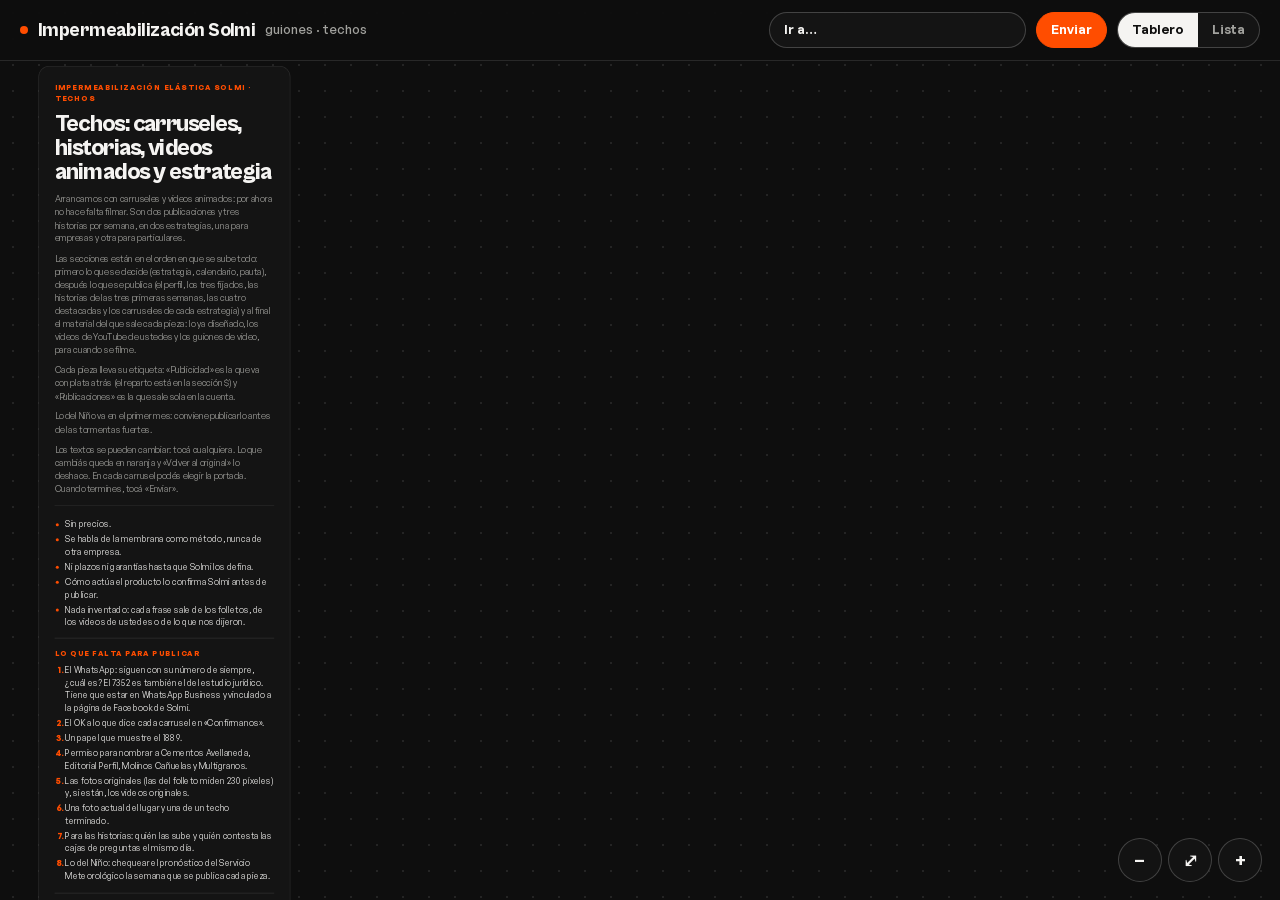
==== commit bfa8b23e: "Suma «Qué subir y cuándo» y rehace la pauta con lo que definió Solmi Nueva sección en tablero, con n" ====
--- a/index.html
+++ b/index.html
@@ -394,6 +394,40 @@
 body.list .est,body.list .cal{width:auto}
 body.list .cal{overflow-x:auto}
 
+/* 29/09 · qué subir y cuándo: notas tipo Miro por carril y momento, con flechas que se dibujan entre notas */
+.sub{padding:26px;background:var(--negro-2);border:1px solid var(--linea);border-radius:18px}
+.sub-ley{display:flex;flex-wrap:wrap;gap:8px 18px;margin:0 0 22px;font-size:12.5px;color:var(--gris)}
+.sub-ley span{display:inline-flex;align-items:center;gap:7px}
+.sub-ley i{width:14px;height:14px;border-radius:3px;display:block}
+.sub-ley .l-paso{background:var(--hueso)}
+.sub-ley .l-pauta{background:var(--negro-3);border:1px solid var(--linea-2)}
+.sub-ley .l-rev{background:var(--naranja)}
+.sub-ley .l-pend{border:1.5px dashed var(--naranja)}
+.sub-board{position:relative;display:grid;grid-template-columns:132px 250px 250px 210px 250px 210px 290px;column-gap:58px;row-gap:30px;
+  padding:14px;border-radius:12px;background-image:radial-gradient(rgba(255,255,255,.07) 1px,transparent 1px);background-size:18px 18px}
+.sub-col{font-size:11.5px;font-weight:700;letter-spacing:.1em;text-transform:uppercase;color:var(--naranja);align-self:end}
+.sub-car{font-family:var(--tit);font-size:17px;font-weight:800;letter-spacing:-.02em;line-height:1.1;color:var(--hueso);padding-top:10px;border-top:1px solid var(--linea-2)}
+.sub-cel{display:flex;flex-direction:column;gap:26px}
+.nota{position:relative;z-index:1;border-radius:6px;padding:12px 14px 13px;font-size:13px;line-height:1.42;box-shadow:0 10px 22px rgba(0,0,0,.4);
+  background:var(--hueso);color:#141414;--tenue:#63625E}
+.nota b{display:block;font-family:var(--tit);font-size:15.5px;font-weight:800;line-height:1.12;letter-spacing:-.015em;margin:0 0 5px}
+.nota p{margin:0}
+.nota .etq{margin:0 0 7px}
+.nota.pauta{background:var(--negro-3);color:var(--hueso);border:1px solid var(--linea-2)}
+.nota.revision{background:var(--naranja);color:#fff}
+.nota.pendiente{background:var(--negro);color:var(--hueso);border:1.5px dashed var(--naranja);box-shadow:none}
+.nota .pend{display:inline-block;font-size:10.5px;font-weight:700;letter-spacing:.08em;text-transform:uppercase;color:var(--naranja);margin:0 0 6px}
+.nota .conf.dk{margin-top:10px;padding:8px 10px}
+.sub-svg{position:absolute;left:0;top:0;overflow:visible;pointer-events:none;z-index:0}
+.sub-svg path.fl{fill:none;stroke:var(--gris-2);stroke-width:1.6}
+.sub-svg path.fl.pe{stroke:var(--naranja);stroke-dasharray:5 5}
+.sub-svg marker path{fill:var(--gris-2)}
+.sub-svg marker.pe path{fill:var(--naranja)}
+.sub-lbl{position:absolute;z-index:2;transform:translate(-50%,-50%);font-size:11.5px;color:var(--gris);background:var(--negro-2);border:1px solid var(--linea);border-radius:100px;padding:2px 9px;white-space:nowrap;pointer-events:none}
+body.list .sub{width:auto;overflow-x:auto;padding:18px}
+body.list .sub-board{grid-template-columns:96px 250px 250px 210px 250px 210px 290px}
+body.list .sub-car{position:sticky;left:0;z-index:3;align-self:start;font-size:14px;background:var(--negro-2);padding:10px 8px 8px 0}
+
 /* 25/09: el recorrido con flechas y el apartado de las piezas ya diseñadas */
 
 /* el recorrido: el mapa de todo el tablero, arriba de todo, con flechas */
@@ -525,7 +559,7 @@
 <div class="toast" id="toast" role="status" aria-live="polite"></div>
 <div class="alerta" id="alerta" hidden>Este navegador no está guardando lo que escribís (puede ser una ventana privada). Antes de cerrar, tocá «Enviar» o bajate un respaldo.</div>
 
-<script src="guiones.js?v=2026-09-27b"></script>
+<script src="guiones.js?v=2026-09-28a"></script>
 <script>
 const D = window.GUIONES;
 /* 23/09: carruseles por estrategia (fijados, particulares, empresas, reserva). Cada uno con tres portadas para elegir. */
@@ -540,6 +574,11 @@
 const SECUENCIAS = HIS.concat(DES);
 /* 27/09 · las piezas que ya están diseñadas y subimos nosotros, con sus láminas en assets/piezas/ */
 const DIS = (D.disenado && D.disenado.items) || [];
+/* 28/09 · «Lo ya diseñado» se muestra en dos secciones: los carruseles y las historias (con las destacadas).
+   La lista sigue siendo una sola, así las claves, lo escrito y el envío no cambian */
+const esHistoriaDis = d => /^(Historia|Destacadas)/.test(d.tipo);
+const DIS_C = DIS.filter(d => !esHistoriaDis(d)), DIS_H = DIS.filter(esHistoriaDis);
+const filaDe = k => { const d = DIS.find(x => x.k === k); return d ? (esHistoriaDis(d) ? 'PDH' : 'PDC') : null; };
 const PIEZA = k => CARS.find(x => x.k === k) || SECUENCIAS.find(x => x.k === k) || DIS.find(x => x.k === k) || (() => { for (const r of D.refs) for (const g of r.guiones) if (r.n + g.v === k) return g; })();
 const esPub = k => { const p = PIEZA(k); return !!p && p.etq === 'publicidad'; };
 const etqTxt = k => esPub(k) ? 'Publicidad' : 'Publicaciones';
@@ -820,10 +859,15 @@
 function renderDisenado(){
   const X = D.disenado; if (!X || !DIS.length) return '';
   const I = X.intro, lista = a => `<ol>${a.map(x => `<li>${esc(x)}</li>`).join('')}</ol>`;
-  const aside = `<aside class="card ref"><div class="sticky" style="border-top:0;padding-top:0"><h4>${esc(I.titulo)}</h4>${lista(I.lista)}</div>
+  const copiar = (a, t) => `<div class="acc-copia"><button type="button" data-copiargrupo="${a.map(x => x.k).join(',')}">${t}</button></div>`;
+  const asideC = `<aside class="card ref"><div class="sticky" style="border-top:0;padding-top:0"><h4>${esc(I.titulo)}</h4>${lista(I.lista)}</div>
     <div class="sticky"><h4>${esc(I.titulo2)}</h4>${lista(I.lista2)}</div>
-    <div class="acc-copia"><button type="button" data-copiargrupo="${DIS.map(x => x.k).join(',')}">Copiar las ${DIS.length} piezas</button></div></aside>`;
-  return fila('PD', 'PD', X.titulo, X.resumen, aside + `<div class="scripts">${DIS.map(renderPzLista).join('')}</div>`);
+    ${copiar(DIS_C, 'Copiar los ' + DIS_C.length + ' carruseles')}</aside>`;
+  const asideH = `<aside class="card ref"><div class="sticky" style="border-top:0;padding-top:0"><h4>${esc(I.titulo2)}</h4>${lista(I.lista2H)}</div>
+    ${copiar(DIS_H, 'Copiar las ' + DIS_H.length + ' piezas')}</aside>`;
+  const C = X.carruseles, H = X.historias;
+  return fila('PDC', 'PD', C.titulo, C.resumen, asideC + `<div class="scripts">${DIS_C.map(renderPzLista).join('')}</div>`)
+    + fila('PDH', 'PD', H.titulo, H.resumen, asideH + `<div class="scripts">${DIS_H.map(renderPzLista).join('')}</div>`);
 }
 function renderEstrategia(){
   const E = D.estrategia; if (!E) return '';
@@ -834,7 +878,7 @@
 }
 function renderCalendario(){
   const C = D.calendario; if (!C) return '';
-  const cel = p => `<td><b>${esc(p.t)}</b><span>${esc(p.s)}</span>${etq(p.k)}</td>`;
+  const cel = p => p ? `<td><b>${esc(p.t)}</b><span>${esc(p.s)}</span>${etq(p.k)}</td>` : '<td class="his"><div class="no">— libre</div></td>';
   const his = h => `<td class="his">${h && h.length ? h.map(x => `<div>${esc(x)}</div>`).join('') : '<div class="no">—</div>'}</td>`;
   return fila('CAL', 'CAL', C.titulo, C.resumen, `<aside class="card cal"><table><thead><tr><th>Semana</th><th>Publicación 1</th><th>Publicación 2</th><th>Historias · 3 días</th></tr></thead><tbody>
       ${C.semanas.map((x, i) => `<tr><td class="sn">${i + 1}</td>${cel(x.p1)}${cel(x.p2)}${his(x.his)}</tr>`).join('')}
@@ -849,6 +893,51 @@
     <aside class="card est"><span class="rotulo">Antes de gastar un peso</span><ol>${A.antes.map(x => `<li>${esc(x)}</li>`).join('')}</ol></aside>
     <aside class="card est"><span class="rotulo">Qué se mide</span><ul>${A.mide.map(x => `<li>${esc(x)}</li>`).join('')}</ul>
       <span class="rotulo" style="margin-top:18px">Y además</span><ul>${A.notas.map(x => `<li>${esc(x)}</li>`).join('')}</ul></aside>`);
+}
+/* 29/09 · qué subir y cuándo: la grilla es carril × momento; en cada celda van sus notas, una abajo de la otra */
+function renderSubir(){
+  const S = D.subir; if (!S) return '';
+  const nota = n => {
+    const cls = n.tipo === 'revision' ? 'revision' : n.tipo === 'pendiente' ? 'pendiente' : n.carril === 'pauta' ? 'pauta' : '';
+    return `<div class="nota ${cls}" data-nota="${esc(n.id)}">${n.tipo === 'pendiente' ? '<span class="pend">Pendiente de definir</span>' : ''}${n.k ? etq(n.k) : ''}
+      <b>${esc(n.t)}</b><p>${esc(n.b)}</p>${n.conf ? `<div class="conf dk"><div>¿Va así?</div>${opciones(n.conf)}</div>` : ''}</div>`;
+  };
+  const cab = '<div></div>' + S.columnas.map(c => `<div class="sub-col">${esc(c)}</div>`).join('');
+  const filas = S.carriles.map(c => `<div class="sub-car">${esc(c.t)}</div>` + S.columnas.map((_, i) =>
+    `<div class="sub-cel">${S.notas.filter(n => n.carril === c.k && n.col === i).map(nota).join('')}</div>`).join('')).join('');
+  const ley = `<div class="sub-ley"><span><i class="l-paso"></i>Se publica</span><span><i class="l-pauta"></i>Se hace en la pauta</span><span><i class="l-rev"></i>Se revisa</span><span><i class="l-pend"></i>Pendiente de definir</span></div>`;
+  return fila('SUB', '→', S.titulo, S.resumen, `<aside class="card sub">${ley}<div class="sub-board"><svg class="sub-svg" aria-hidden="true"></svg>${cab}${filas}</div></aside>`);
+}
+/* las flechas: posiciones con offsetLeft/offsetTop, que no cambian con el zoom del tablero */
+function dibujarSubir(){
+  const S = D.subir, b = document.querySelector('.sub-board'); if (!S || !b) return;
+  const svg = b.querySelector('.sub-svg');
+  b.querySelectorAll('.sub-lbl').forEach(x => x.remove());
+  const caja = el => { let x = 0, y = 0; for (let e = el; e && e !== b; e = e.offsetParent){ x += e.offsetLeft; y += e.offsetTop; }
+    return {l: x, t: y, r: x + el.offsetWidth, b: y + el.offsetHeight, cx: x + el.offsetWidth / 2, cy: y + el.offsetHeight / 2}; };
+  const C = {}; b.querySelectorAll('[data-nota]').forEach(el => C[el.dataset.nota] = caja(el));
+  const pend = id => (S.notas.find(n => n.id === id) || {}).tipo === 'pendiente';
+  const bez = (p, t) => { const u = 1 - t; return [0, 1].map(j => u*u*u*p[0][j] + 3*u*u*t*p[1][j] + 3*u*t*t*p[2][j] + t*t*t*p[3][j]); };
+  let paths = '';
+  S.flechas.forEach(([de, a, txt]) => {
+    const A = C[de], B = C[a]; if (!A || !B) return;
+    let p;
+    if (B.l >= A.r - 4){ const d = Math.max(28, (B.l - A.r) / 2); p = [[A.r, A.cy], [A.r + d, A.cy], [B.l - d, B.cy], [B.l, B.cy]]; }
+    else if (B.r <= A.l + 4){ const d = Math.max(28, (A.l - B.r) / 2); p = [[A.l, A.cy], [A.l - d, A.cy], [B.r + d, B.cy], [B.r, B.cy]]; }
+    else {
+      const baja = B.t > A.b, y0 = baja ? A.b : A.t, y1 = baja ? B.t : B.b;
+      /* si en el camino recto hay otra nota, la flecha va por el costado derecho */
+      const tapa = Object.entries(C).some(([k, R]) => k !== de && k !== a && R.r > A.cx && R.l < A.cx && R.t < Math.max(y0, y1) && R.b > Math.min(y0, y1));
+      if (tapa){ const x = Math.max(A.r, B.r); p = [[A.r, A.cy], [x + 44, A.cy], [x + 44, B.cy], [B.r, B.cy]]; }
+      else { const d = Math.max(16, Math.abs(y1 - y0) / 2) * (baja ? 1 : -1); p = [[A.cx, y0], [A.cx, y0 + d], [B.cx, y1 - d], [B.cx, y1]]; }
+    }
+    const pe = pend(de) || pend(a);
+    paths += `<path class="fl${pe ? ' pe' : ''}" d="M${p[0]} C${p[1]} ${p[2]} ${p[3]}" marker-end="url(#${pe ? 'subpe' : 'subp'})"/>`;
+    if (txt){ const [x, y] = bez(p, .5), l = document.createElement('div'); l.className = 'sub-lbl'; l.style.left = x + 'px'; l.style.top = y + 'px'; l.textContent = txt; b.appendChild(l); }
+  });
+  svg.setAttribute('width', b.scrollWidth); svg.setAttribute('height', b.scrollHeight);
+  svg.innerHTML = `<defs><marker id="subp" viewBox="0 0 10 10" refX="9" refY="5" markerWidth="8" markerHeight="8" orient="auto"><path d="M0 1 L10 5 L0 9 z"/></marker>
+    <marker id="subpe" class="pe" viewBox="0 0 10 10" refX="9" refY="5" markerWidth="8" markerHeight="8" orient="auto"><path d="M0 1 L10 5 L0 9 z"/></marker></defs>` + paths;
 }
 function renderVideos(){
   const V = D.videos; if (!V) return '';
@@ -1122,7 +1211,7 @@
       </div>
     </div>
   </aside>`;
-  return `<div class="row-title"><span class="n">PZ</span><span class="f">Para sumar más piezas</span><span class="m">Si diseñan otro carrusel u otra historia, se sube acá. Las que ya están terminadas están en PD, arriba</span></div>`
+  return `<div class="row-title"><span class="n">PZ</span><span class="f">Para sumar más piezas</span><span class="m">Si diseñan otro carrusel u otra historia, se sube acá. Las que ya están terminadas están arriba, en «Carruseles ya diseñados» e «Historias ya diseñadas»</span></div>`
     + intro + `<div class="scripts">${piezas.map(renderPz).join('')}</div>`;
 }
 const renderDis = () => `<section class="row" id="rDIS">${disInner()}</section>`;
@@ -1160,21 +1249,23 @@
 }
 
 /* el recorrido de arriba y las flechas entre una fila y la siguiente */
-const RECORRIDO = [{id: 'EST', t: 'La estrategia'}, {id: 'CAL', t: 'El calendario'}, {id: 'PAU', t: 'La pauta'}, {id: 'P', t: 'El perfil'},
+const RECORRIDO = [{id: 'EST', t: 'La estrategia'}, {id: 'CAL', t: 'El calendario'}, {id: 'PAU', t: 'La pauta'}, {id: 'SUB', t: 'Qué subir y cuándo'}, {id: 'P', t: 'El perfil'},
   {id: 'F', t: 'Los 3 fijados'}, {id: 'PAR', t: 'Particulares'}, {id: 'EMP', t: 'Empresas'}, {id: 'YT', t: 'Los videos'},
-  {id: 'RES', t: 'En reserva'}, {id: 'PD', t: 'Lo ya diseñado'}, {id: 'DIS', t: 'Sumar más piezas'}, {id: 'VID', t: 'Guiones de video'}];
+  {id: 'RES', t: 'En reserva'}, {id: 'PDC', t: 'Carruseles ya diseñados'}, {id: 'PDH', t: 'Historias ya diseñadas'}, {id: 'DIS', t: 'Sumar más piezas'}, {id: 'VID', t: 'Guiones de video'}];
 const FLUJO = {
-  '0': 'Empecemos por la estrategia',
+  '0': 'Empecemos por lo que ya está diseñado: los carruseles',
+  'PDC': 'Y las historias ya diseñadas',
+  'PDH': 'Ahora sí, la estrategia',
   'EST': 'De la estrategia sale el calendario',
   'CAL': 'Y para empujarlo, la pauta',
-  'PAU': 'Todo cae en el mismo perfil',
+  'PAU': 'Y el paso a paso: qué se sube y cuándo',
+  'SUB': 'Todo cae en el mismo perfil',
   'P': 'Lo primero que se ve: los tres fijados',
   'F': 'Después, los carruseles de cada público',
   'PAR': 'El otro público: empresas',
   'EMP': 'Varios de estos salen de sus propios videos',
   'YT': 'Y estos quedan listos, en reserva',
   'RES': 'Y lo que ya está diseñado y terminado, acá',
-  'PD': 'Si diseñan otra pieza, se suma acá',
   'DIS': 'Más adelante, cuando se filme: los guiones de video'
 };
 const mapaHTML = () => `<div class="mapa"><span class="rotulo">El recorrido</span><div class="pasos">${RECORRIDO.map((p, i) => `${i ? '<span class="fx">→</span>' : ''}<button type="button" data-go="${esc(p.id)}">${esc(p.t)}</button>`).join('')}</div></div>`;
@@ -1195,7 +1286,7 @@
 function despuesDeRender(){
   const intro = document.querySelector('#r0 .intro');
   if (intro && !intro.querySelector('.mapa')) intro.insertAdjacentHTML('beforeend', mapaHTML());
-  flechas(); marcarLigas();
+  flechas(); marcarLigas(); requestAnimationFrame(dibujarSubir);
 }
 
 /* el visor grande de una lámina */
@@ -1314,7 +1405,7 @@
   if (ctx){ alPortapapeles(val(ctx.dataset.copiartxt) || ''); avisarCopia(ctx); return; }
   const ir4 = e.target.closest('[data-pzir4]');
   if (ir4){
-    goTo('PD');
+    goTo(filaDe(ir4.dataset.pzir4) || 'PDC');
     const card = document.querySelector(`[data-k="${CSS.escape(ir4.dataset.pzir4)}"]`);
     if (card && document.body.classList.contains('list')) card.scrollIntoView({behavior: 'smooth', block: 'center'});
     return;
@@ -1366,7 +1457,8 @@
     alPortapapeles(ks.map(textoFuente).filter(Boolean).join('\n\n'));
     const que = ks.every(k => HIS.some(h => h.k === k)) ? 'as ' + ks.length + ' historias'
       : ks.every(k => DES.some(h => h.k === k)) ? 'as ' + ks.length + ' destacadas'
-      : ks.every(k => DIS.some(h => h.k === k)) ? 'as ' + ks.length + ' piezas'
+      : ks.every(k => DIS_C.some(h => h.k === k)) ? 'os ' + ks.length + ' carruseles'
+      : ks.every(k => DIS_H.some(h => h.k === k)) ? 'as ' + ks.length + ' piezas'
       : 'os ' + ks.length + ' carruseles';
     avisarCopia(ct, 'Copiad' + que);
     return;
@@ -1382,8 +1474,9 @@
     ${D.falta ? `<div class="falta"><span class="rotulo">Lo que falta para publicar</span><ol>${D.falta.map(p => `<li>${esc(p)}</li>`).join('')}</ol></div>` : ''}
   </div></section>`;
   const guionesVideo = fila('VID', 'VID', 'Guiones de video', 'Para cuando haya obra y alguien a cámara', `<aside class="card ref"><div class="sticky" style="border-top:0;padding-top:0"><h4>Qué hay acá</h4><ol><li>Los guiones de video que ya teníamos, en los cuatro formatos de la propuesta.</li><li>Sus ideas ya pasaron a carrusel, más arriba.</li><li>Los tres animados (5A, 4B y 4A) están en el calendario: se arman sin filmar.</li></ol></div></aside>`);
-  /* 27/09 · el orden es el de cómo se sube todo: primero lo que se decide, después lo que se publica, al final el material */
-  $('#world').innerHTML = intro + renderEstrategia() + renderCalendario() + renderPauta() + renderPerfil() + grupo('F') + renderHistorias() + renderDestacadas() + grupo('PAR') + grupo('EMP') + grupo('RES') + renderDisenado() + renderDis() + renderVideos() + guionesVideo + D.refs.map(r => `<section class="row" id="r${r.n}">
+  /* 27/09 · el orden es el de cómo se sube todo: primero lo que se decide, después lo que se publica, al final el material.
+     28/09 · a pedido del usuario, «Lo ya diseñado» va primero, antes que todo lo demás */
+  $('#world').innerHTML = intro + renderDisenado() + renderEstrategia() + renderCalendario() + renderPauta() + renderSubir() + renderPerfil() + grupo('F') + renderHistorias() + renderDestacadas() + grupo('PAR') + grupo('EMP') + grupo('RES') + renderDis() + renderVideos() + guionesVideo + D.refs.map(r => `<section class="row" id="r${r.n}">
     <div class="row-title"><span class="n">${String(r.n).padStart(2,'0')}</span><span class="f">${esc(r.formato)}</span><span class="m">${esc(r.resumen)}</span></div>
     ${renderRef(r)}
     <div class="scripts">${r.guiones.map(g => renderScript(r, g)).join('')}</div>
@@ -1391,15 +1484,17 @@
   const opt = (v, t) => `<option value="${esc(v)}">${esc(t)}</option>`;
   const optGR = id => { const g = GR.find(x => x.id === id); return g ? opt(g.id, g.n + ' · ' + g.titulo) : ''; };
   $('#jump').innerHTML = opt('0', 'Ir a…')
+    + (DIS_C.length ? opt('PDC', 'PD · Carruseles ya diseñados') : '')
+    + (DIS_H.length ? opt('PDH', 'PD · Historias ya diseñadas') : '')
     + (D.estrategia ? opt('EST', 'EST · La estrategia') : '')
     + (D.calendario ? opt('CAL', 'CAL · El calendario') : '')
     + (D.pauta ? opt('PAU', '$ · La pauta') : '')
+    + (D.subir ? opt('SUB', '→ · Qué subir y cuándo') : '')
     + (P ? opt('P', 'IG · El perfil') : '')
     + optGR('F')
     + (HIS.length ? opt('HIS', 'HIS · Las historias') : '')
     + (DES.length ? opt('DES', 'DES · Las destacadas') : '')
     + optGR('PAR') + optGR('EMP') + optGR('RES')
-    + (DIS.length ? opt('PD', 'PD · Lo ya diseñado') : '')
     + opt('DIS', 'PZ · Para sumar más piezas')
     + (D.videos ? opt('YT', 'YT · Los videos de YouTube') : '')
     + D.refs.map(r => opt(r.n, String(r.n).padStart(2, '0') + ' · ' + r.formato)).join('');
@@ -1410,6 +1505,7 @@
 render();
 despuesDeRender();
 requestAnimationFrame(altos); addEventListener('load', altos); addEventListener('resize', altos);
+addEventListener('load', dibujarSubir); addEventListener('resize', dibujarSubir); if (document.fonts) document.fonts.ready.then(dibujarSubir);
 /* si un texto guardado quedó igual al original (o el original cambió), se limpia */
 const limpiarEd = () => Object.keys(ed).forEach(k => { if (!(k in ORIG) || ed[k] === ORIG[k]) delete ed[k]; });
 limpiarEd();
@@ -1569,7 +1665,9 @@
   if (D.estrategia){
     L.push('== La estrategia · lo que falta confirmar');
     D.estrategia.confirmar.forEach(x => L.push(x.q + ' → ' + (conf[x.k] || 'sin respuesta')));
-    L.push('¿Va el reparto de la pauta? → ' + (conf['pauta-reparto'] || 'sin respuesta'), '');
+    L.push('¿Va el reparto de la pauta? → ' + (conf['pauta-reparto'] || 'sin respuesta'));
+    if (D.subir) D.subir.notas.filter(n => n.conf).forEach(n => L.push('Pendiente · ' + n.t + ' → ' + (conf[n.conf] || 'sin respuesta')));
+    L.push('');
   }
   CARS.forEach(it => {
     const el = elegido(it.k, it);
@@ -1625,6 +1723,7 @@
   if (D.estrategia){
     D.estrategia.confirmar.forEach(x => F.push(['Estrategia', 'Confirmar: ' + x.q, conf[x.k] || '']));
     F.push(['Pauta', 'Confirmar: ¿va este reparto?', conf['pauta-reparto'] || '']);
+    if (D.subir) D.subir.notas.filter(n => n.conf).forEach(n => F.push(['Qué subir y cuándo', 'Pendiente: ' + n.t, conf[n.conf] || '']));
   }
   CARS.forEach(it => {
     const sec = 'Carrusel ' + it.k + ' · ' + it.titulo, el = elegido(it.k, it);
@@ -1777,7 +1876,7 @@
   $('#mBoard').setAttribute('aria-pressed', m !== 'list');
   store.set('si-mode', m, true);
   if (m !== 'list') apply();
-  requestAnimationFrame(altos);
+  requestAnimationFrame(altos); requestAnimationFrame(dibujarSubir);
 }
 $('#mBoard').onclick = () => setMode('board');
 $('#mList').onclick = () => setMode('list');
